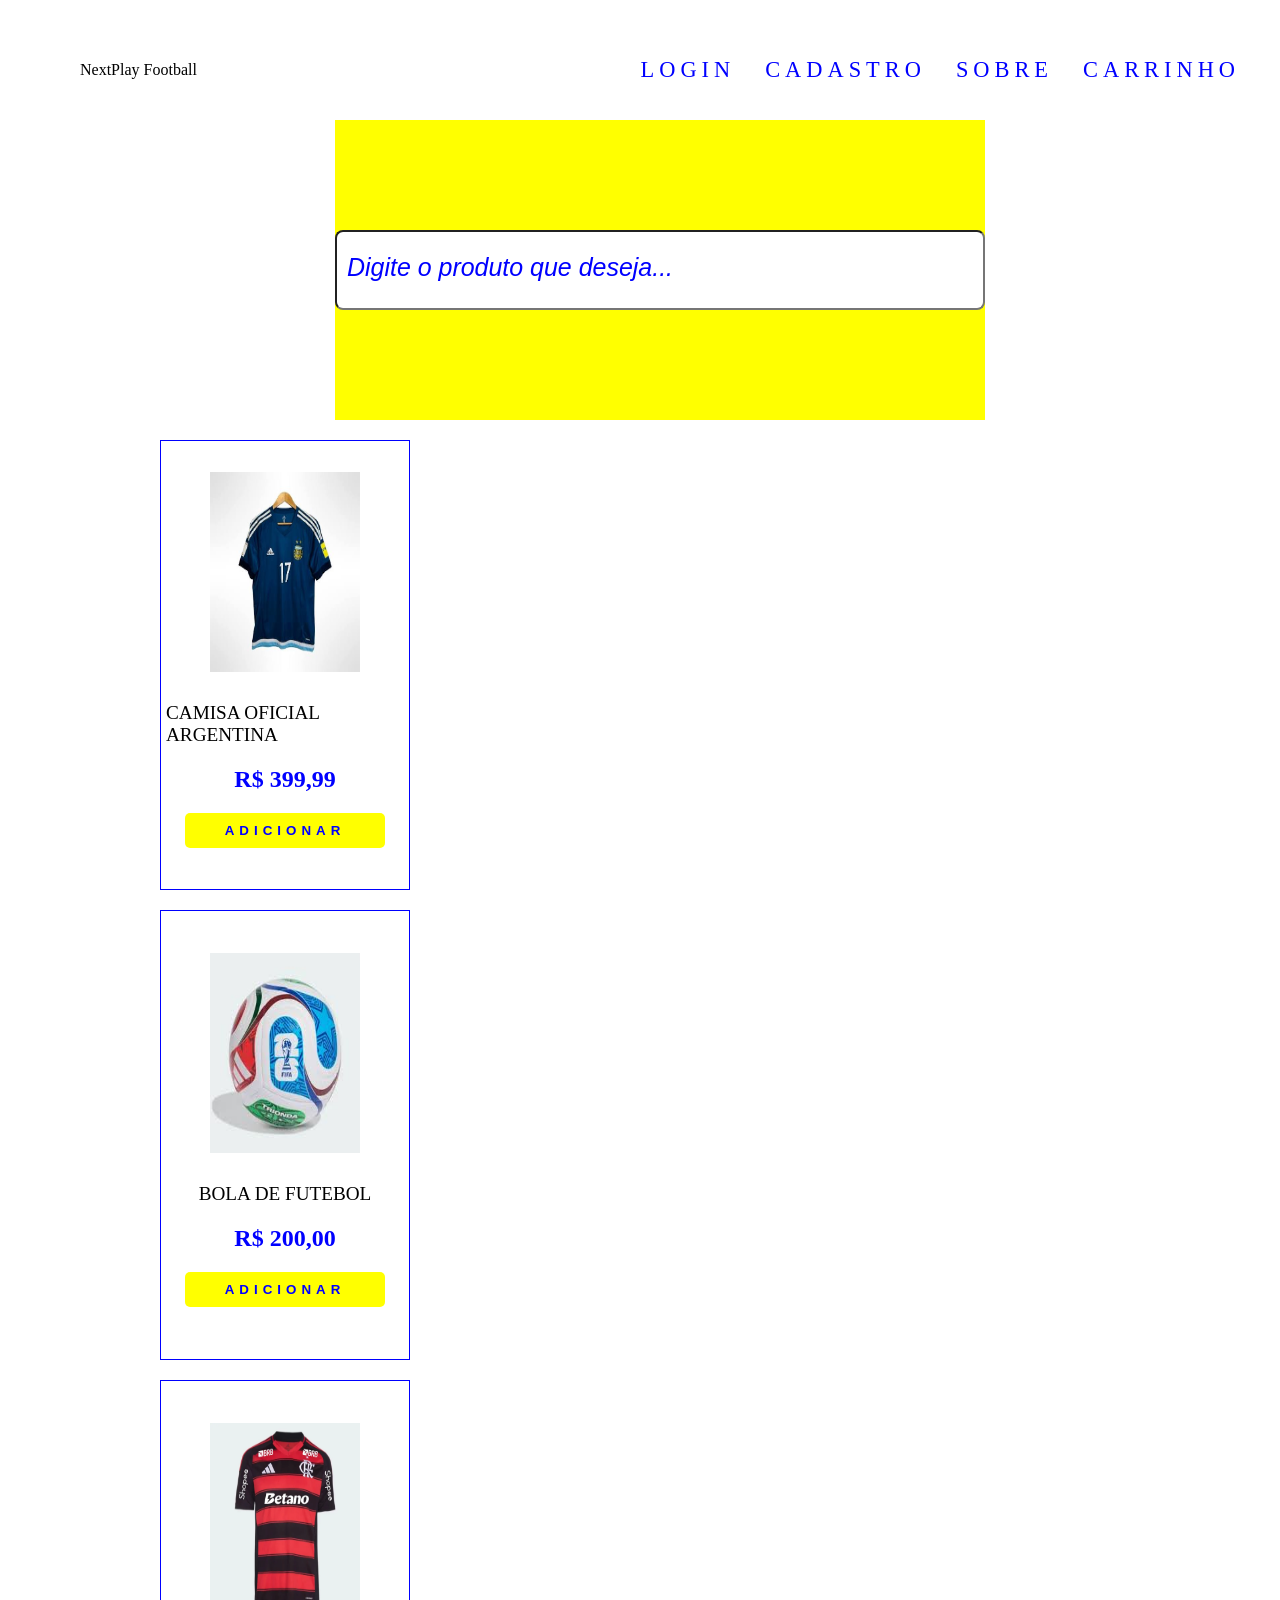
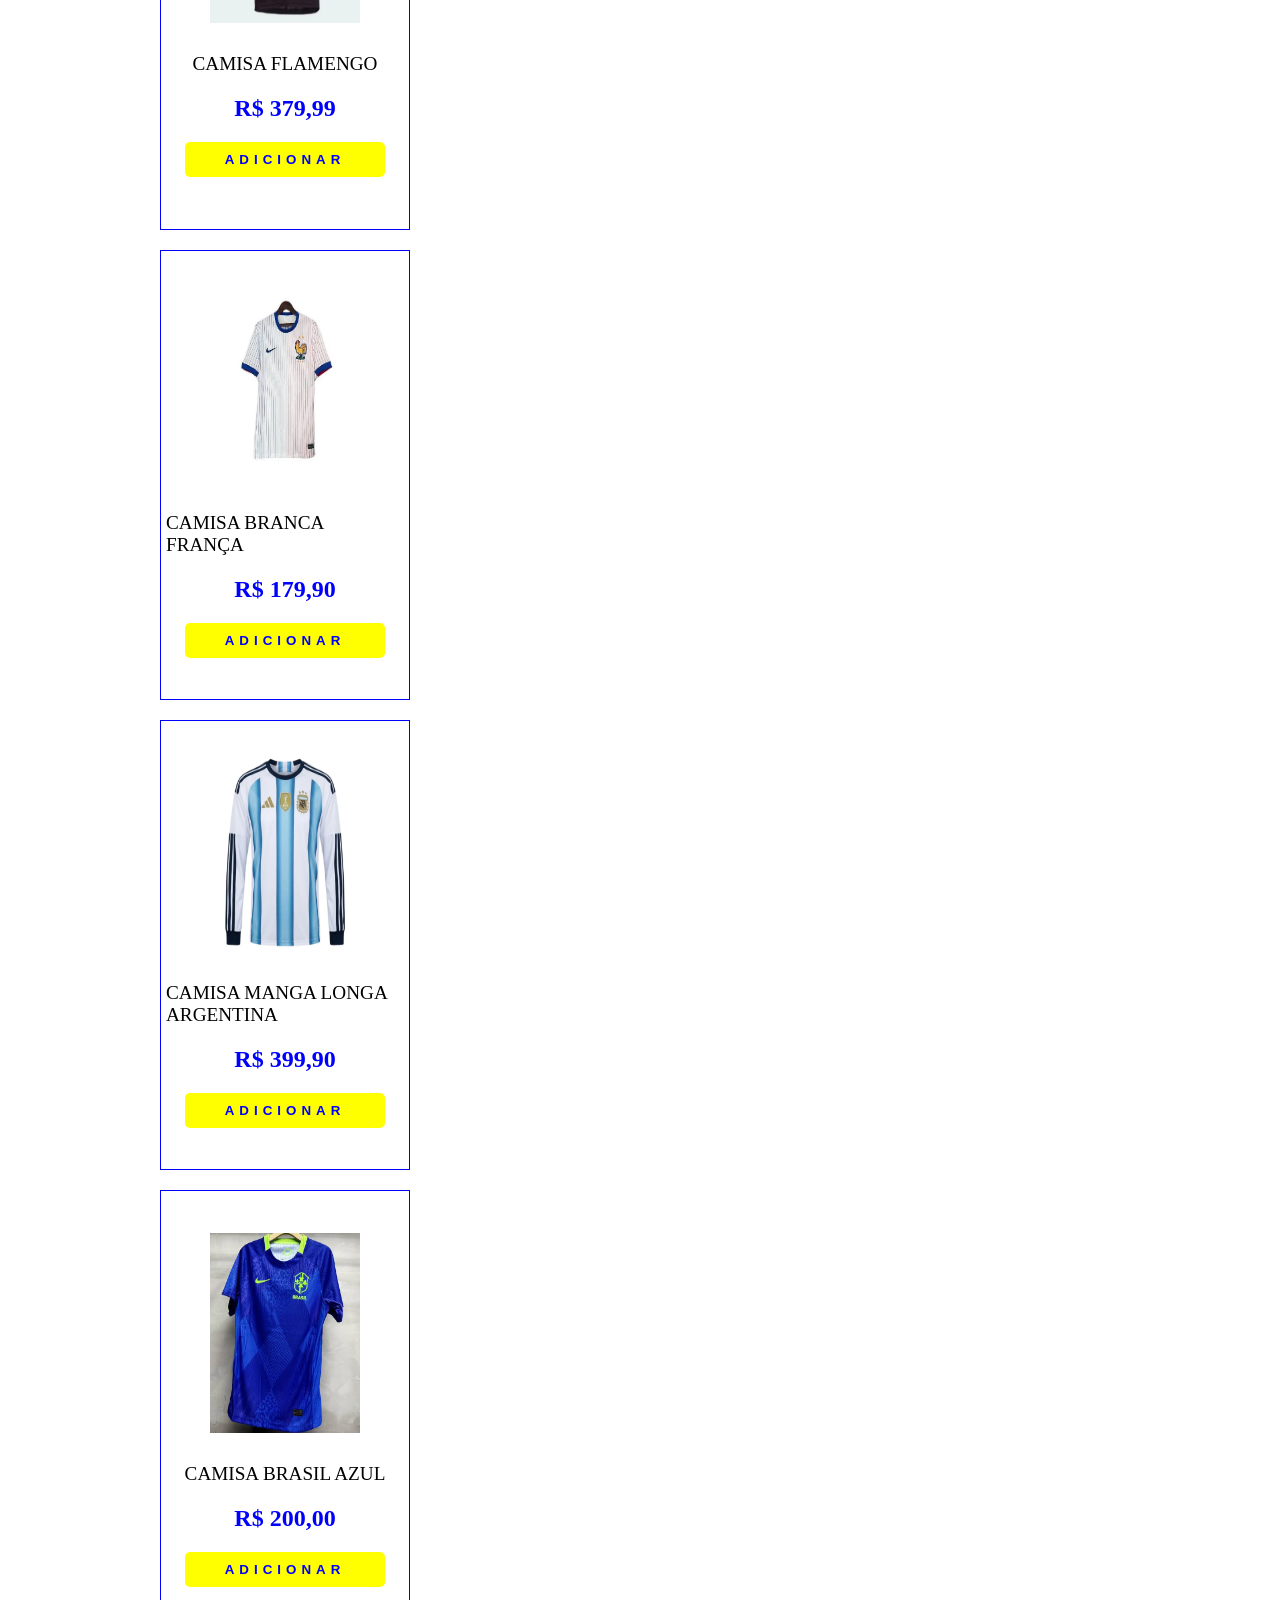
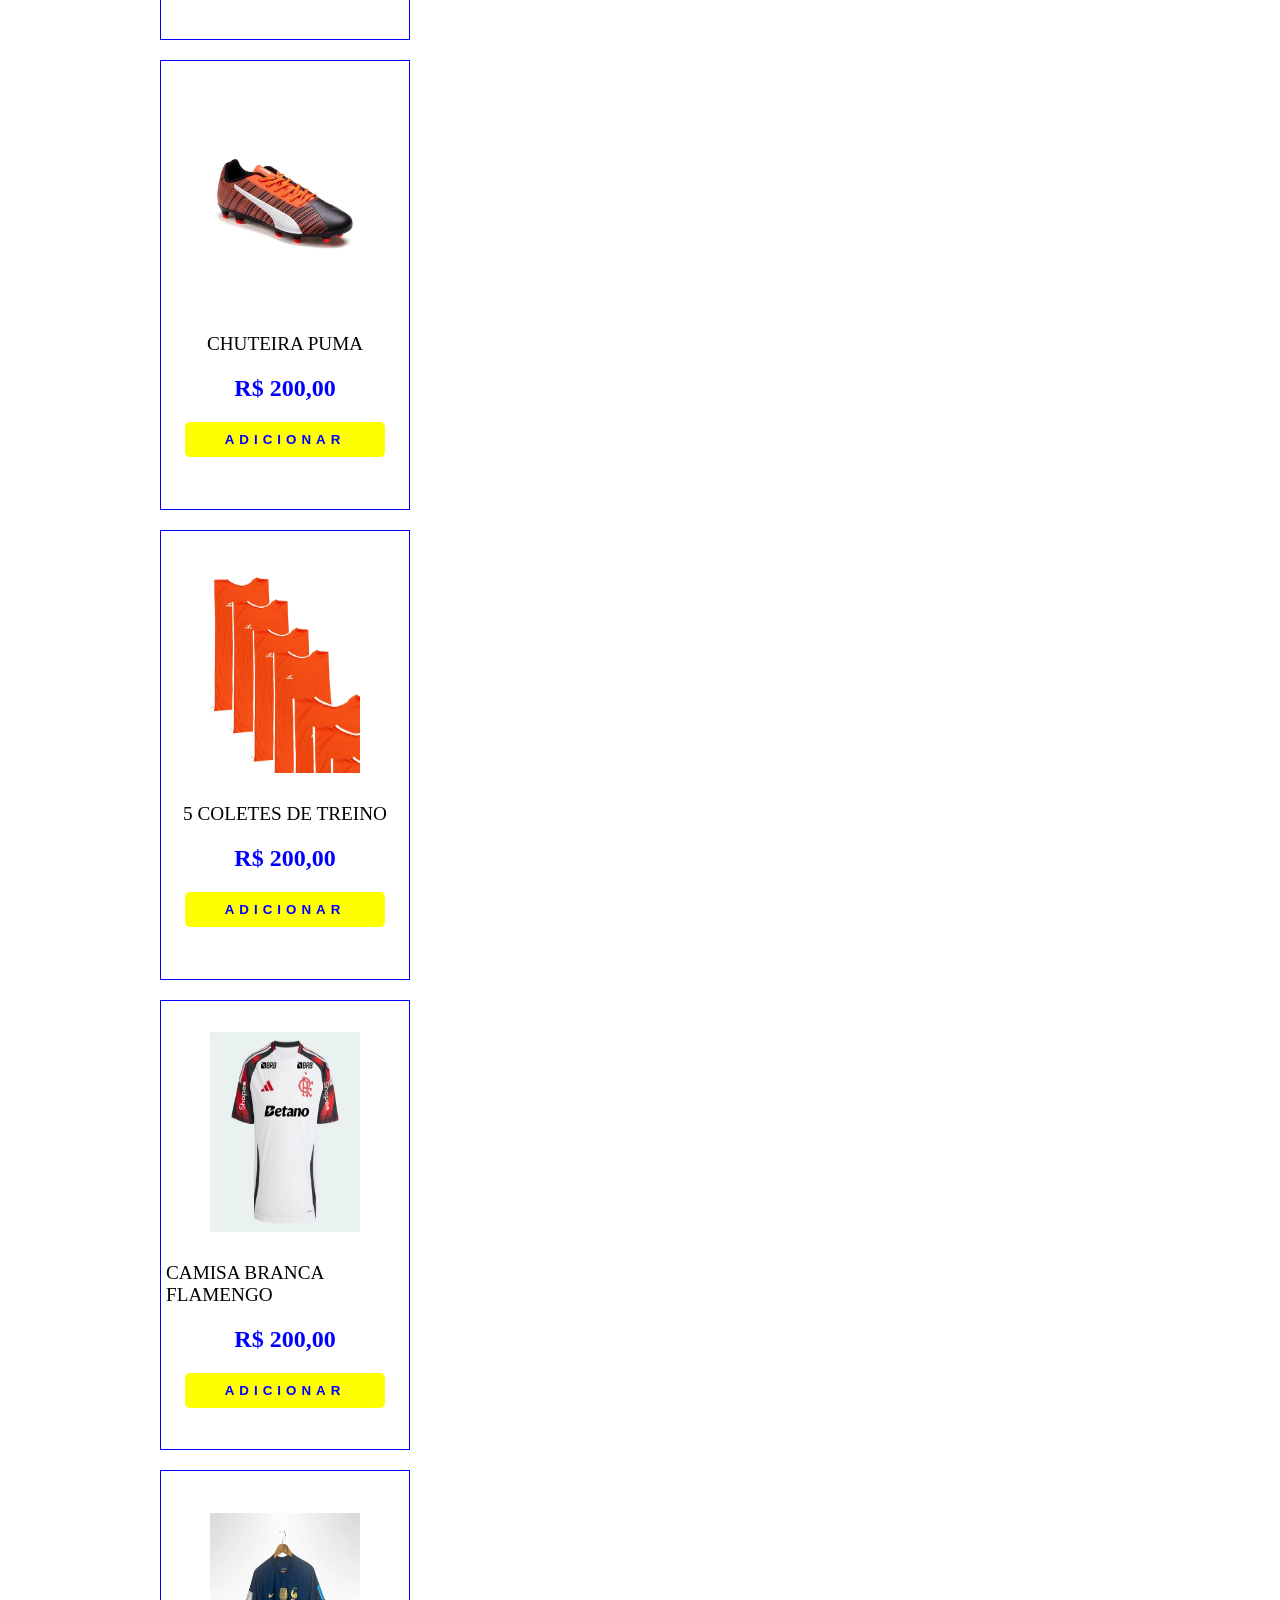
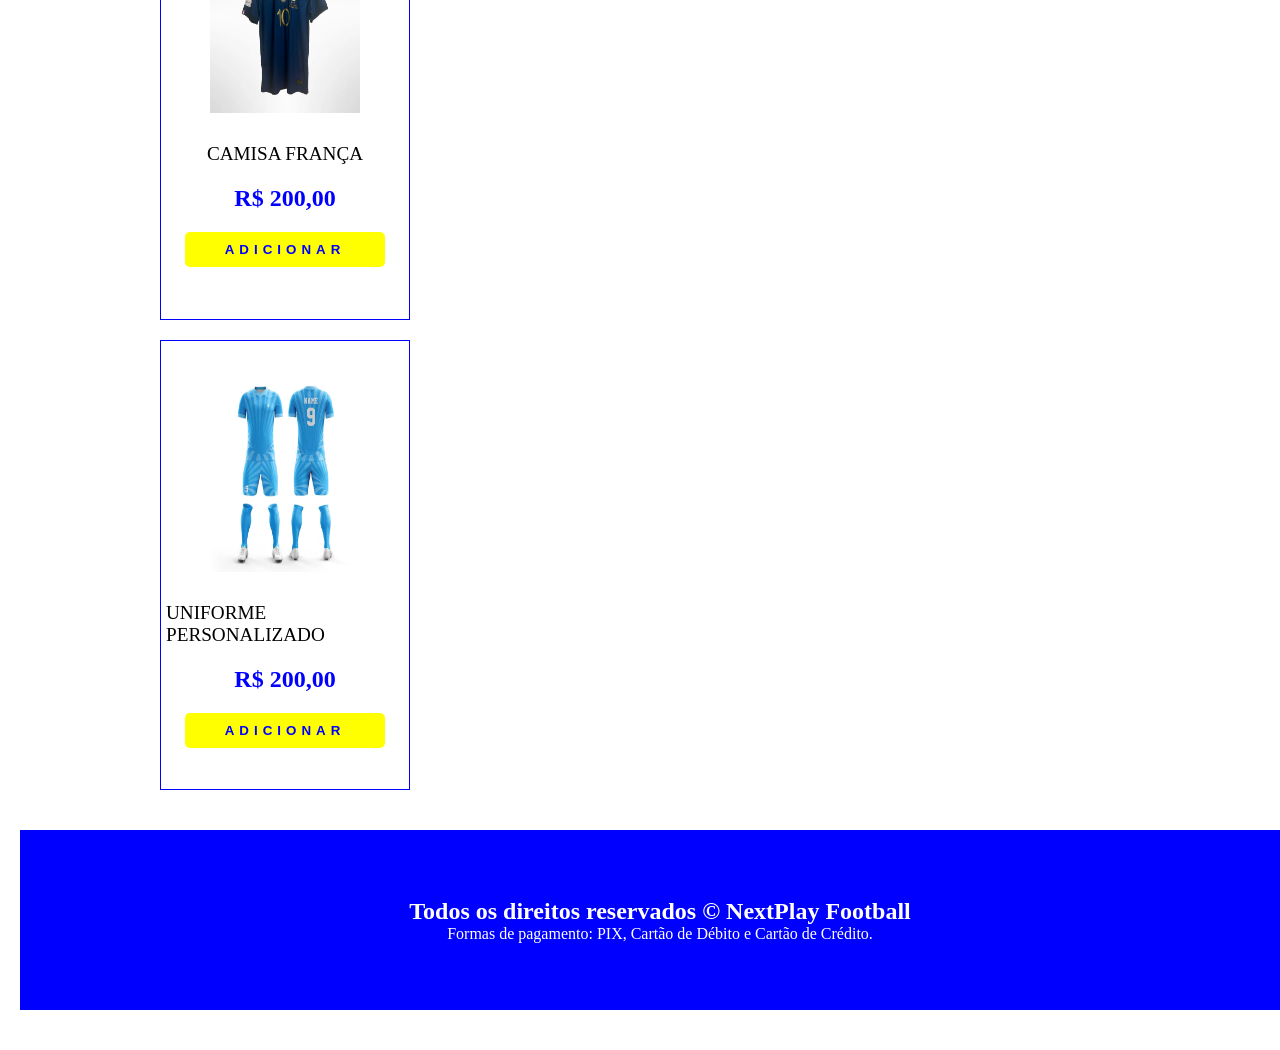
==== index.html @ 3dcf6aff "ajuste no botao, para enviar os produtos" ====
<!DOCTYPE html>
<html lang="pt-BR">

<head>
    <meta charset="UTF-8">
    <meta name="viewport" content="width=device-width, initial-scale=1.0">
    <title>NextPlay Football</title>

    <link rel="stylesheet" href="css/style_estrutura_pagina.css">
    <link rel="shortcut icon" href="./image/logo.ico" type="image/x-icon">
</head>

<body>

    <main id="geral">

        <header id="cabecalho">

            <div id="logo">
                NextPlay Football
            </div>

            <nav id="menu">
                <ul>
                    <li><a href="paginas/login.html">Login</a></li>
                    <li><a href="paginas/cadastro.html">Cadastro</a></li>
                    <li><a href="paginas/sobre.html">Sobre</a></li>
                    <li><a href="paginas/carrinho.html">Carrinho</a></li>
                </ul>
            </nav>

        </header>

        <section id="pesquisa">
            <input type="text" class="input-pesquisa" placeholder="Digite o produto que deseja...">
        </section>

        <section id="cards">

            <div class="card">
                <img src="image/arg.png" alt="Camisa Argentina">
                <p>Camisa Oficial Argentina</p>
                <h2>R$ 399,99</h2>
                <button class="btn-add"
                    onclick="adicionarCarrinho(1, 'Camisa Oficial Argentina', 399.99)">
                    Adicionar
                </button>
            </div>

            <div class="card">
                <img src="image/bola.png" alt="Bola de Futebol">
                <p>Bola de Futebol</p>
                <h2>R$ 200,00</h2>
                <button class="btn-add"
                    onclick="adicionarCarrinho(2, 'Bola de Futebol', 200.00)">
                    Adicionar
                </button>
            </div>

            <div class="card">
                <img src="image/camisa_flamengo_i_adidas_25_26_c_patrocinio_listrada_20213_1_87d67bd49e657f46d9e91d13c02156ad.png"
                    alt="Camisa Flamengo">
                <p>Camisa Flamengo</p>
                <h2>R$ 379,99</h2>
                <button class="btn-add"
                    onclick="adicionarCarrinho(3, 'Camisa Flamengo', 379.99)">
                    Adicionar
                </button>
            </div>

            <div class="card">
                <img src="image/gcfhfyd.png" alt="Camisa França Branca">
                <p>Camisa Branca França</p>
                <h2>R$ 179,90</h2>
                <button class="btn-add"
                    onclick="adicionarCarrinho(4, 'Camisa Branca França', 179.90)">
                    Adicionar
                </button>
            </div>

            <div class="card">
                <img src="image/camisa_futebol_manga_longa_argentina_i_2026.png"
                    alt="Camisa Argentina Manga Longa">
                <p>Camisa Manga Longa Argentina</p>
                <h2>R$ 399,90</h2>
                <button class="btn-add"
                    onclick="adicionarCarrinho(5, 'Camisa Manga Longa Argentina', 399.90)">
                    Adicionar
                </button>
            </div>

            <div class="card">
                <img src="image/brazzil.png" alt="Camisa Brasil">
                <p>Camisa Brasil Azul</p>
                <h2>R$ 200,00</h2>
                <button class="btn-add"
                    onclick="adicionarCarrinho(6, 'Camisa Brasil Azul', 200.00)">
                    Adicionar
                </button>
            </div>

            <div class="card">
                <img src="image/chuteira-puma-one-5-4-fg-ag-bdp-puma-bl-nr-red-pu-ag-38-105862--001038-105862--001038-1.png"
                    alt="Chuteira Puma">
                <p>Chuteira Puma</p>
                <h2>R$ 200,00</h2>
                <button class="btn-add"
                    onclick="adicionarCarrinho(7, 'Chuteira Puma', 200.00)">
                    Adicionar
                </button>
            </div>

            <div class="card">
                <img src="image/jogo_de_camisa_treino_07_coletes_futebol_finta_face_unica_323_1_12c349b296d80aec3a38a388a4bbc39f.png"
                    alt="Coletes de Treino">
                <p>5 Coletes de Treino</p>
                <h2>R$ 200,00</h2>
                <button class="btn-add"
                    onclick="adicionarCarrinho(8, '5 Coletes de Treino', 200.00)">
                    Adicionar
                </button>
            </div>

            <div class="card">
                <img src="image/camisa_flamengo_ii_adidas_25_26_c_patrocinio_branca_20621_1_9b271751c3d584855f2c185a6dfe306c.png"
                    alt="Camisa Flamengo Branca">
                <p>Camisa Branca Flamengo</p>
                <h2>R$ 200,00</h2>
                <button class="btn-add"
                    onclick="adicionarCarrinho(9, 'Camisa Branca Flamengo', 200.00)">
                    Adicionar
                </button>
            </div>

            <div class="card">
                <img src="image/camisa_franca_semifinal_copa_do_mundo_2022_uniforme.png"
                    alt="Camisa França">
                <p>Camisa França</p>
                <h2>R$ 200,00</h2>
                <button class="btn-add"
                    onclick="adicionarCarrinho(10, 'Camisa França', 200.00)">
                    Adicionar
                </button>
            </div>

            <div class="card">
                <img src="image/Soccer-Jersey-Soccer-Team-Soccer-Uniform-Latest-Football-Jersey-Designs.png"
                    alt="Uniforme Personalizado">
                <p>Uniforme Personalizado</p>
                <h2>R$ 200,00</h2>
                <button class="btn-add"
                    onclick="adicionarCarrinho(11, 'Uniforme Personalizado', 200.00)">
                    Adicionar
                </button>
            </div>

        </section>

        <footer id="rodape">
            <h2>Todos os direitos reservados © NextPlay Football</h2>
            <p>Formas de pagamento: PIX, Cartão de Débito e Cartão de Crédito.</p>
        </footer>

    </main>

    <script src="js/carrinho.js"></script>

</body>

</html>
---- css/style_estrutura_pagina.css ----
@import url('https://fonts.googleapis.com/css2?family=Roboto+Condensed:ital,wght@0,100..900;1,100..900&display=swap');

*{
    margin: 0px;
    padding: 0px;
    box-sizing: border-box;
}
/*variaveis*/
:root{
    --cor01: white;
    --cor02: blue;
    --cor03: yellow;
    --branca: white;
}

/*Formatando a tag main pelo id geral*/
#geral{
    margin: 20px;
    display: flex;
    flex-direction: column;
    align-items: center;
    justify-content: center;
    width: 100%;
}

/*Formatando o cabeçalho*/
#cabecalho{
    width: 100%;
    display: flex;
    justify-content: space-between;    
    align-items: center;
    padding: 20px 60px;
    height: 100px;
}

/*Configurando menu na horizontal*/
#menu ul{
    display: flex;
    gap: 30px;
    list-style: none;
}

#menu ul img{
    width: 25px;
    height: 25px;
}

/*Formatando secton pesquisa*/
#pesquisa{
    height: 300px;
    background-color: var(--cor03);
    display: flex;
    justify-content: center;
    align-items: center;
}

#pesquisa input{
    width: 650px;
    height: 80px;
    background-color: var(--branca);
    border-radius: 8px;
    padding: 10px;
    font-size: 1.2em;
    color: var(--cor02);

    
}

#pesquisa input::placeholder{
    font-size: 1.3em;
    font-style: italic;
    color: var(--cor02);
}

/*Formatando os cards*/
#cards{
    display: grid;
    grid-template-columns: repeat(auto-fit,ninmax(250px, 1fr));
    gap: 20px;
    margin: 20px 0px;
    width: 1000px;
    min-height: 800px;
}

.card{
    width: 250px;
    min-height: 450px;
    padding: 5px;
    display: flex;
    flex-direction: column;
    align-items: center;
    justify-content: center;
    border: 1px solid var(--cor02);
    cursor: pointer;
}

.card:hover{
    transform: translateY(-5px);
}

.card img{
    width: 150px;
    height: 200px;
    margin: 10px 0px;
}

.card p{
    font-size: 1.2em;
    text-transform: uppercase;
    margin: 20px 0px;
}

.card h2{
    color: var(--cor02);
}

.card button{
    width: 200px;
    height: 35px;
    margin: 20px;
    border: none;
    border-radius: 5px;
    background-color: var(--cor03);
    text-transform: uppercase;
    letter-spacing: 5px;
    color: var(--cor02);
    font-weight: bold;
    cursor: pointer;
}

/*Formata rodape*/
#rodape{
    width: 100%;
    height: 180px;
    background-color: var(--cor02);
    margin: 20px 0px;
    color: var(--branca);
    display: flex;
    flex-direction: column;
    align-items: center;
    justify-content: center;
}

/*Formatando links*/
#menu a:link{
    font-size: 1.4em;
    text-transform: uppercase;
    letter-spacing: 5px;
    text-decoration: none;
    color: var(--cor02);
}

#menu a:visited{
    font-size: 1.4em;
    text-transform: uppercase;
    letter-spacing: 5px;
    text-decoration: none;
    color: var(--cor03);
}

#menu a:hover{
    font-size: 1.6em;
    text-transform: uppercase;
    letter-spacing: 5px;
    text-decoration: none;
    color: var(--cor01);
}
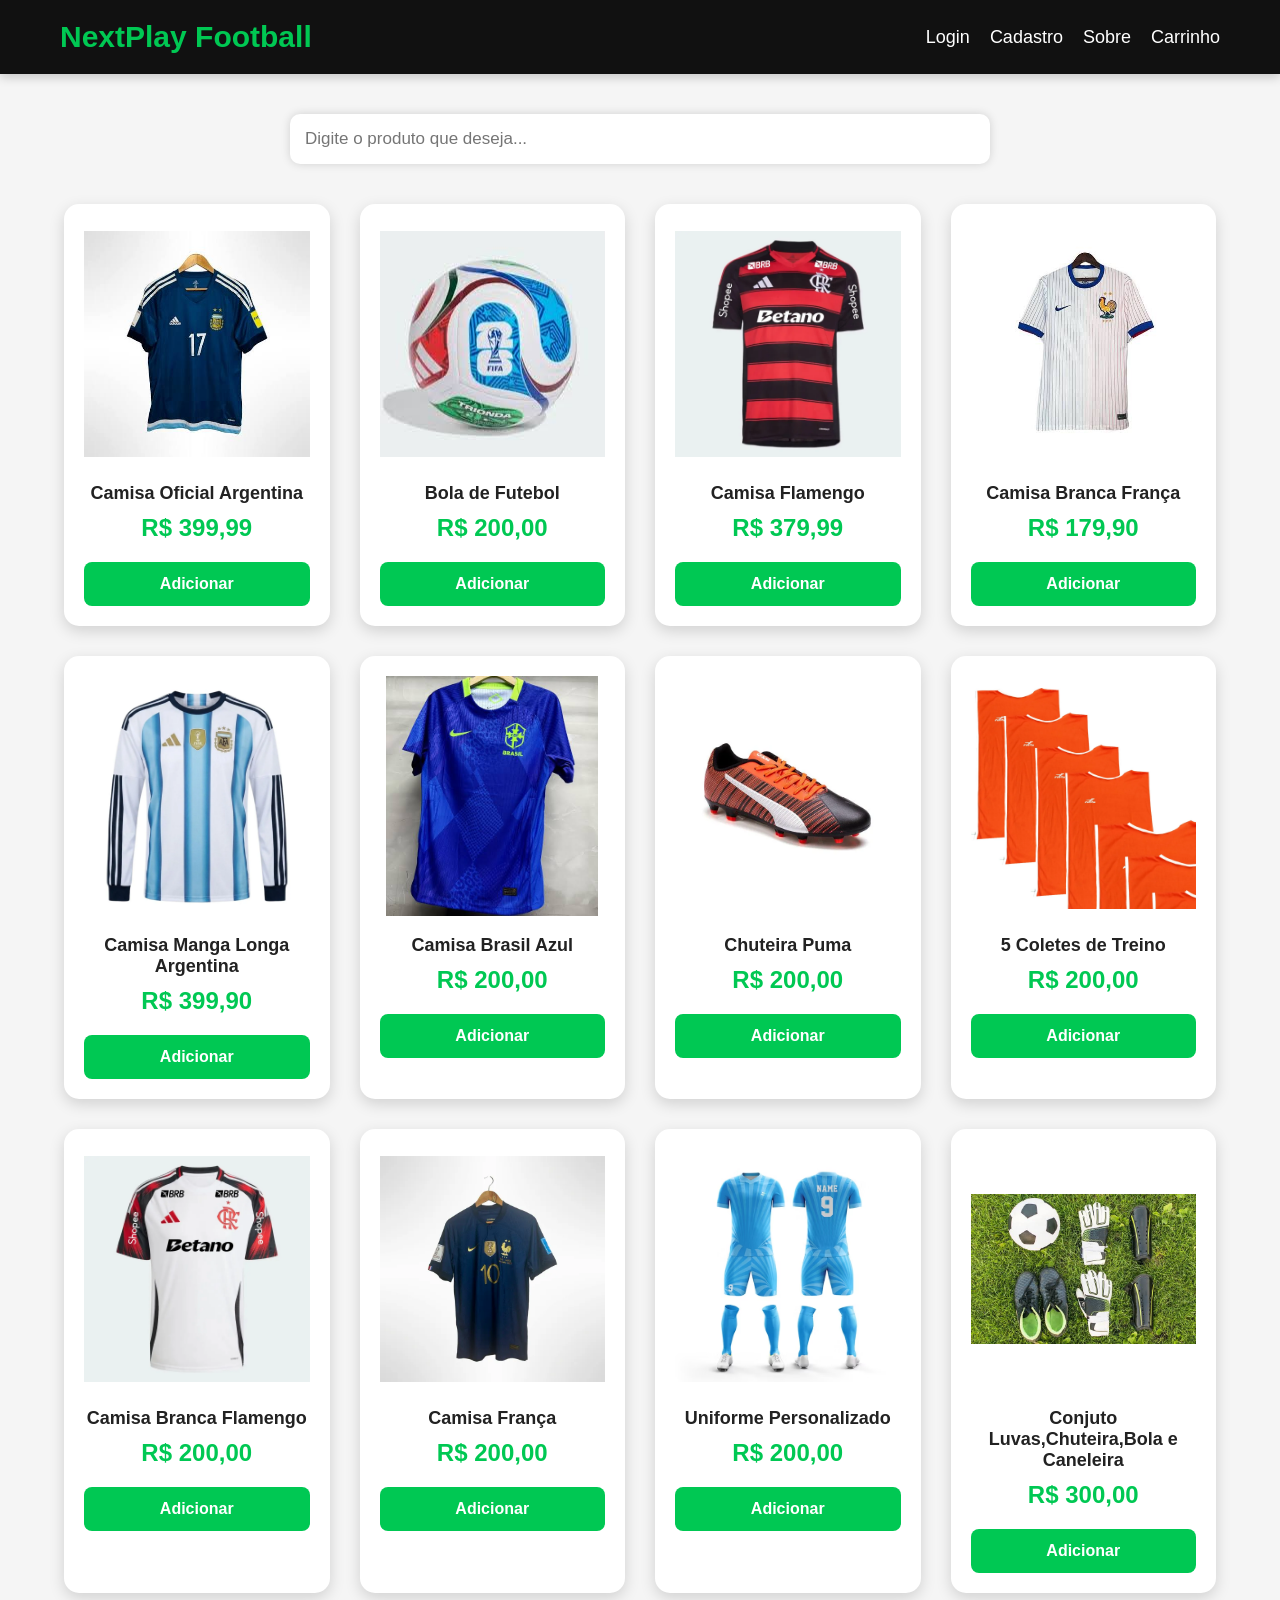
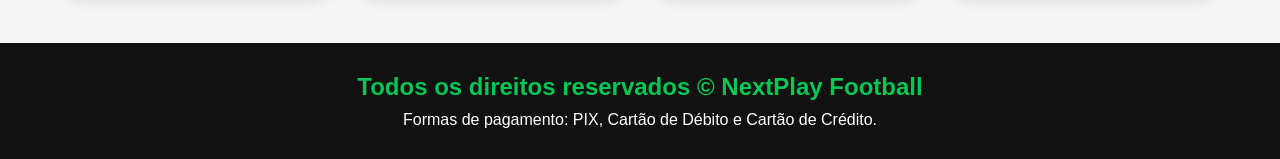
==== commit 99b3ca88: "adicionado mais produtos" ====
--- a/index.html
+++ b/index.html
@@ -154,6 +154,18 @@
                 </button>
             </div>
 
+            <div class="card">
+                <img src="image/ghfx.png"
+                    alt="Conjuto Luvas,Chuteira,Bola e Caneleira">
+                <p>Conjuto Luvas,Chuteira,Bola e Caneleira</p>
+                <h2>R$ 300,00</h2>
+                <button class="btn-add"
+                    onclick="adicionarCarrinho(12, 'Conjuto Luvas,Chuteira,Bola e Caneleira', 300.00)">
+                    Adicionar
+                </button>
+            </div>
+
+
         </section>
 
         <footer id="rodape">
--- a/css/style_estrutura_pagina.css
+++ b/css/style_estrutura_pagina.css
@@ -1,167 +1,197 @@
 @import url('https://fonts.googleapis.com/css2?family=Roboto+Condensed:ital,wght@0,100..900;1,100..900&display=swap');
 
-*{
-    margin: 0px;
-    padding: 0px;
+/*RESET*/
+
+* {
+    margin: 0;
+    padding: 0;
     box-sizing: border-box;
-}
-/*variaveis*/
-:root{
-    --cor01: white;
-    --cor02: blue;
-    --cor03: yellow;
-    --branca: white;
+    font-family: Arial, Helvetica, sans-serif;
 }
 
-/*Formatando a tag main pelo id geral*/
-#geral{
-    margin: 20px;
-    display: flex;
-    flex-direction: column;
-    align-items: center;
-    justify-content: center;
-    width: 100%;
+body {
+    background: #f5f5f5;
+    color: #222;
 }
 
-/*Formatando o cabeçalho*/
-#cabecalho{
+/*CONTAINER*/
+#geral {
+    width: 100%;
+    min-height: 100vh;
+}
+
+/*CABEÇALHO*/
+
+#cabecalho {
+    width: 100%;
+    background: #111;
+    color: #fff;
+    display: flex;
+    justify-content: space-between;
+    align-items: center;
+    padding: 20px 60px;
+    position: sticky;
+    top: 0;
+    z-index: 1000;
+
+    box-shadow: 0 3px 10px rgba(0, 0, 0, .2);
+}
+
+#logo {
+    font-size: 30px;
+    font-weight: bold;
+    color: #00c853;
+}
+
+/*MENU*/
+#menu ul {
+    display: flex;
+    list-style: none;
+    gap: 20px;
+}
+
+#menu a {
+    text-decoration: none;
+    color: white;
+    font-size: 18px;
+    transition: .3s;
+}
+
+#menu a:hover {
+    color: #00c853;
+}
+
+/*PESQUISA*/
+
+#pesquisa {
     width: 100%;
     display: flex;
-    justify-content: space-between;    
-    align-items: center;
-    padding: 20px 60px;
-    height: 100px;
+    justify-content: center;
+    margin: 40px 0;
 }
 
-/*Configurando menu na horizontal*/
-#menu ul{
-    display: flex;
-    gap: 30px;
-    list-style: none;
+.input-pesquisa {
+    width: 60%;
+    max-width: 700px;
+    padding: 15px;
+    border: none;
+    border-radius: 10px;
+    font-size: 17px;
+    box-shadow: 0 0 10px rgba(0, 0, 0, .15);
+    outline: none;
 }
 
-#menu ul img{
-    width: 25px;
-    height: 25px;
+.input-pesquisa:focus {
+    border: 2px solid #00c853;
 }
 
-/*Formatando secton pesquisa*/
-#pesquisa{
-    height: 300px;
-    background-color: var(--cor03);
-    display: flex;
-    justify-content: center;
-    align-items: center;
+/*PRODUTOS*/
+
+#cards {
+    width: 90%;
+    margin: auto;
+    display: grid;
+    grid-template-columns: repeat(auto-fit, minmax(250px, 1fr));
+    gap: 30px;
+    padding-bottom: 50px;
 }
 
-#pesquisa input{
-    width: 650px;
-    height: 80px;
-    background-color: var(--branca);
-    border-radius: 8px;
-    padding: 10px;
-    font-size: 1.2em;
-    color: var(--cor02);
-
-    
+.card {
+    background: white;
+    border-radius: 15px;
+    overflow: hidden;
+    box-shadow: 0 5px 15px rgba(0, 0, 0, .15);
+    transition: .3s;
+    text-align: center;
+    padding: 20px;
 }
 
-#pesquisa input::placeholder{
-    font-size: 1.3em;
-    font-style: italic;
-    color: var(--cor02);
+.card:hover {
+    transform: translateY(-8px);
+    box-shadow: 0 10px 25px rgba(0, 0, 0, .25);
 }
 
-/*Formatando os cards*/
-#cards{
-    display: grid;
-    grid-template-columns: repeat(auto-fit,ninmax(250px, 1fr));
-    gap: 20px;
-    margin: 20px 0px;
-    width: 1000px;
-    min-height: 800px;
+.card img {
+    width: 100%;
+    height: 240px;
+    object-fit: contain;
+    margin-bottom: 15px;
 }
 
-.card{
-    width: 250px;
-    min-height: 450px;
-    padding: 5px;
-    display: flex;
-    flex-direction: column;
-    align-items: center;
-    justify-content: center;
-    border: 1px solid var(--cor02);
-    cursor: pointer;
+.card p {
+    font-size: 18px;
+    font-weight: bold;
+    margin-bottom: 10px;
 }
 
-.card:hover{
-    transform: translateY(-5px);
+.card h2 {
+    color: #00c853;
+    margin-bottom: 20px;
 }
 
-.card img{
-    width: 150px;
-    height: 200px;
-    margin: 10px 0px;
+/*BOTÃO*/
+.btn-add {
+    width: 100%;
+    padding: 13px;
+    border: none;
+    border-radius: 8px;
+    background: #00c853;
+    color: white;
+    font-size: 16px;
+    font-weight: bold;
+    cursor: pointer;
+    transition: .3s;
 }
 
-.card p{
-    font-size: 1.2em;
-    text-transform: uppercase;
-    margin: 20px 0px;
+.btn-add:hover {
+    background: #009624;
 }
 
-.card h2{
-    color: var(--cor02);
+/*  RODAPÉ */
+#rodape {
+    background: #111;
+    color: white;
+    text-align: center;
+    padding: 30px;
 }
 
-.card button{
-    width: 200px;
-    height: 35px;
-    margin: 20px;
-    border: none;
-    border-radius: 5px;
-    background-color: var(--cor03);
-    text-transform: uppercase;
-    letter-spacing: 5px;
-    color: var(--cor02);
-    font-weight: bold;
-    cursor: pointer;
+#rodape h2 {
+    margin-bottom: 10px;
+    color: #00c853;
 }
 
-/*Formata rodape*/
-#rodape{
-    width: 100%;
-    height: 180px;
-    background-color: var(--cor02);
-    margin: 20px 0px;
-    color: var(--branca);
-    display: flex;
-    flex-direction: column;
-    align-items: center;
-    justify-content: center;
+/*RESPONSIVO*/
+@media(max-width:900px) {
+
+    #cabecalho {
+        flex-direction: column;
+        gap: 20px;
+        padding: 20px;
+    }
+
+    #menu ul {
+        flex-wrap: wrap;
+        justify-content: center;
+    }
+
+    .input-pesquisa {
+        width: 90%;
+    }
+
 }
 
-/*Formatando links*/
-#menu a:link{
-    font-size: 1.4em;
-    text-transform: uppercase;
-    letter-spacing: 5px;
-    text-decoration: none;
-    color: var(--cor02);
-}
+@media(max-width:500px) {
+    
+    #logo {
+        font-size: 24px;
+    }
 
-#menu a:visited{
-    font-size: 1.4em;
-    text-transform: uppercase;
-    letter-spacing: 5px;
-    text-decoration: none;
-    color: var(--cor03);
-}
+    #men{
+        font-size: 16px;
+    }
 
-#menu a:hover{
-    font-size: 1.6em;
-    text-transform: uppercase;
-    letter-spacing: 5px;
-    text-decoration: none;
-    color: var(--cor01);
+    .card img {
+        height: 180px;
+    }
+
 }
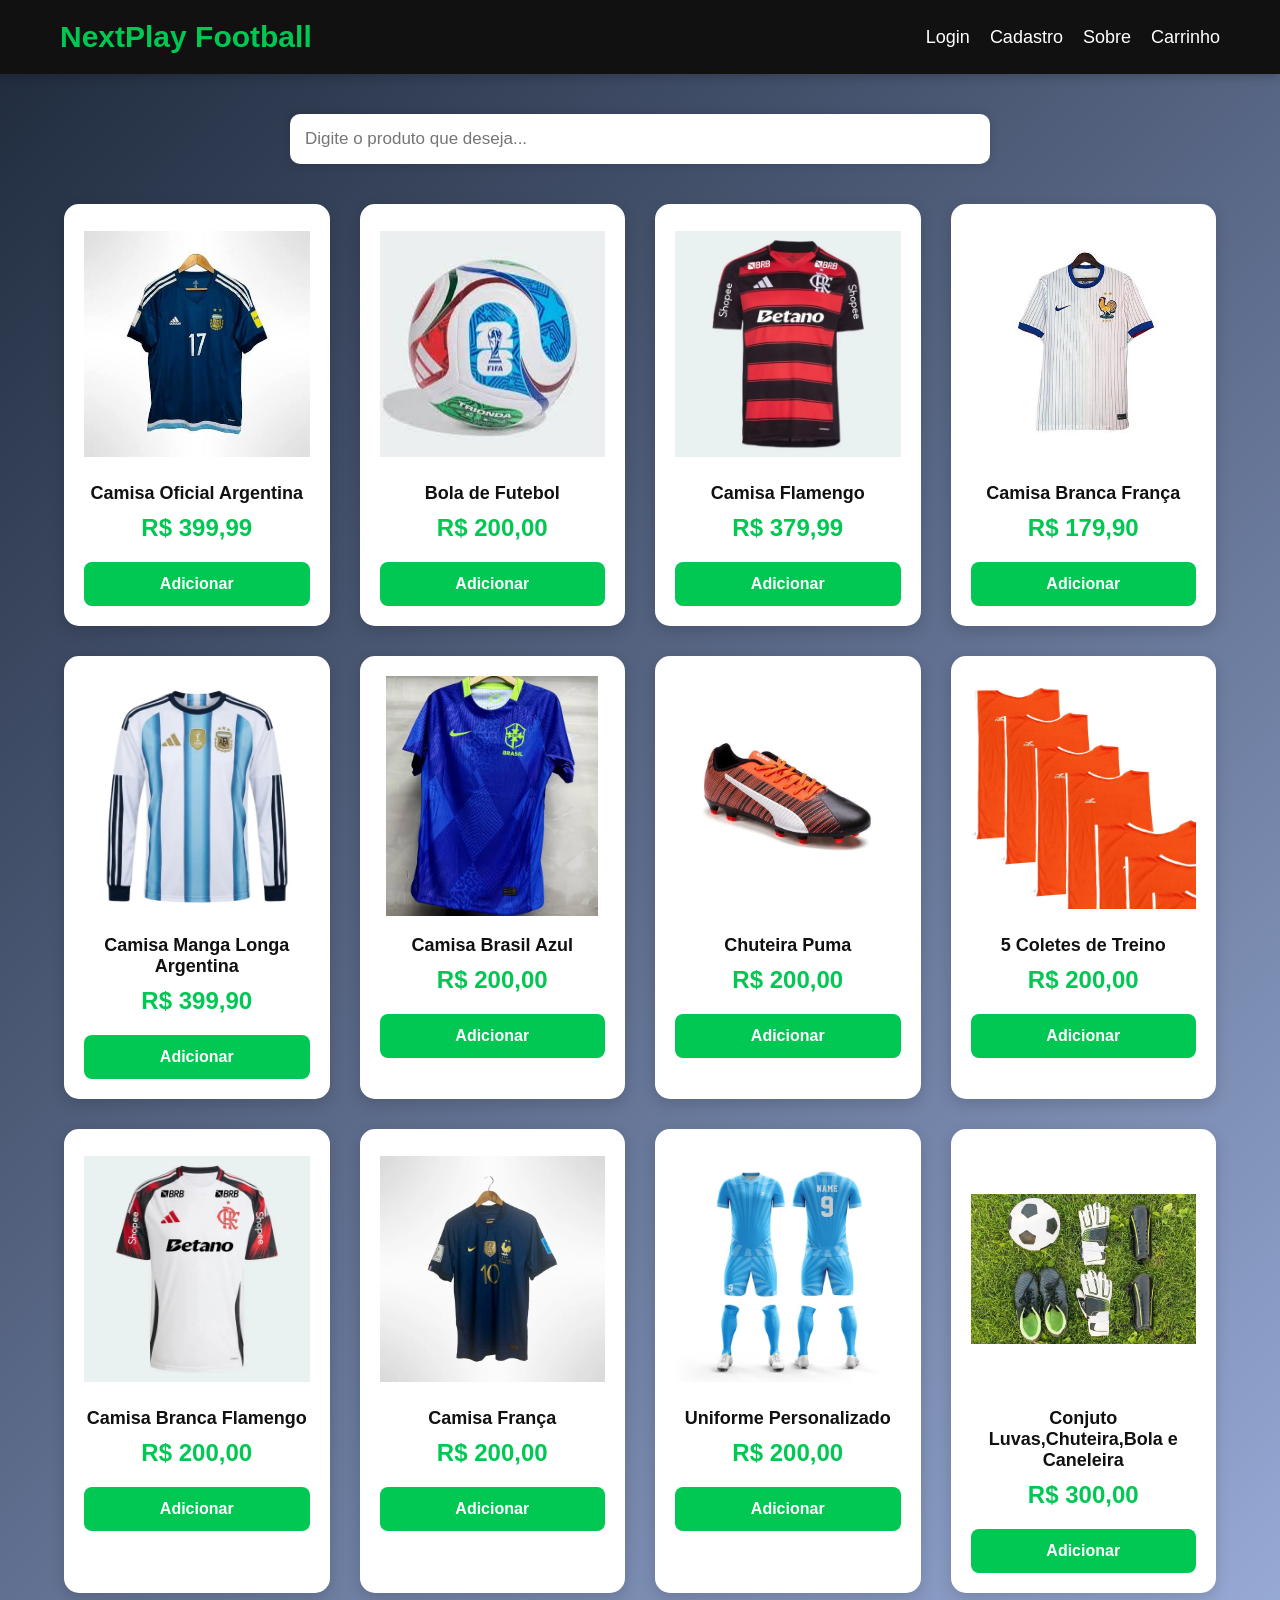
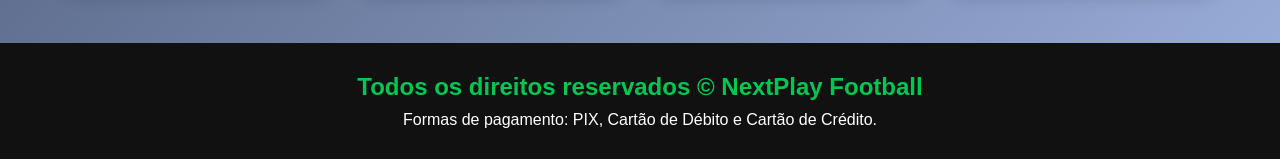
==== commit 0cf4a904: "..." ====
--- a/index.html
+++ b/index.html
@@ -8,6 +8,8 @@
 
     <link rel="stylesheet" href="css/style_estrutura_pagina.css">
     <link rel="shortcut icon" href="./image/logo.ico" type="image/x-icon">
+
+    <script src="js/carrinho.js" defer></script>
 </head>
 
 <body>
@@ -42,7 +44,7 @@
                 <p>Camisa Oficial Argentina</p>
                 <h2>R$ 399,99</h2>
                 <button class="btn-add"
-                    onclick="adicionarCarrinho(1, 'Camisa Oficial Argentina', 399.99)">
+                    onclick="adicionarCarrinho(this, 1, 'Camisa Oficial Argentina', 399.99)">
                     Adicionar
                 </button>
             </div>
@@ -52,7 +54,7 @@
                 <p>Bola de Futebol</p>
                 <h2>R$ 200,00</h2>
                 <button class="btn-add"
-                    onclick="adicionarCarrinho(2, 'Bola de Futebol', 200.00)">
+                    onclick="adicionarCarrinho(this ,2, 'Bola de Futebol', 200.00)">
                     Adicionar
                 </button>
             </div>
@@ -63,7 +65,7 @@
                 <p>Camisa Flamengo</p>
                 <h2>R$ 379,99</h2>
                 <button class="btn-add"
-                    onclick="adicionarCarrinho(3, 'Camisa Flamengo', 379.99)">
+                    onclick="adicionarCarrinho(this, 3, 'Camisa Flamengo', 379.99)">
                     Adicionar
                 </button>
             </div>
@@ -73,7 +75,7 @@
                 <p>Camisa Branca França</p>
                 <h2>R$ 179,90</h2>
                 <button class="btn-add"
-                    onclick="adicionarCarrinho(4, 'Camisa Branca França', 179.90)">
+                    onclick="adicionarCarrinho(this, 4, 'Camisa Branca França', 179.90)">
                     Adicionar
                 </button>
             </div>
@@ -84,7 +86,7 @@
                 <p>Camisa Manga Longa Argentina</p>
                 <h2>R$ 399,90</h2>
                 <button class="btn-add"
-                    onclick="adicionarCarrinho(5, 'Camisa Manga Longa Argentina', 399.90)">
+                    onclick="adicionarCarrinho(this, 5, 'Camisa Manga Longa Argentina', 399.90)">
                     Adicionar
                 </button>
             </div>
@@ -94,7 +96,7 @@
                 <p>Camisa Brasil Azul</p>
                 <h2>R$ 200,00</h2>
                 <button class="btn-add"
-                    onclick="adicionarCarrinho(6, 'Camisa Brasil Azul', 200.00)">
+                    onclick="adicionarCarrinho(this, 6, 'Camisa Brasil Azul', 200.00)">
                     Adicionar
                 </button>
             </div>
@@ -105,7 +107,7 @@
                 <p>Chuteira Puma</p>
                 <h2>R$ 200,00</h2>
                 <button class="btn-add"
-                    onclick="adicionarCarrinho(7, 'Chuteira Puma', 200.00)">
+                    onclick="adicionarCarrinho(this, 7, 'Chuteira Puma', 200.00)">
                     Adicionar
                 </button>
             </div>
@@ -116,7 +118,7 @@
                 <p>5 Coletes de Treino</p>
                 <h2>R$ 200,00</h2>
                 <button class="btn-add"
-                    onclick="adicionarCarrinho(8, '5 Coletes de Treino', 200.00)">
+                    onclick="adicionarCarrinho(this, 8, '5 Coletes de Treino', 200.00)">
                     Adicionar
                 </button>
             </div>
@@ -127,7 +129,7 @@
                 <p>Camisa Branca Flamengo</p>
                 <h2>R$ 200,00</h2>
                 <button class="btn-add"
-                    onclick="adicionarCarrinho(9, 'Camisa Branca Flamengo', 200.00)">
+                    onclick="adicionarCarrinho(this, 9, 'Camisa Branca Flamengo', 200.00)">
                     Adicionar
                 </button>
             </div>
@@ -138,7 +140,7 @@
                 <p>Camisa França</p>
                 <h2>R$ 200,00</h2>
                 <button class="btn-add"
-                    onclick="adicionarCarrinho(10, 'Camisa França', 200.00)">
+                    onclick="adicionarCarrinho(this, 10, 'Camisa França', 200.00)">
                     Adicionar
                 </button>
             </div>
@@ -149,7 +151,7 @@
                 <p>Uniforme Personalizado</p>
                 <h2>R$ 200,00</h2>
                 <button class="btn-add"
-                    onclick="adicionarCarrinho(11, 'Uniforme Personalizado', 200.00)">
+                    onclick="adicionarCarrinho(this, 11, 'Uniforme Personalizado', 200.00)">
                     Adicionar
                 </button>
             </div>
@@ -160,7 +162,7 @@
                 <p>Conjuto Luvas,Chuteira,Bola e Caneleira</p>
                 <h2>R$ 300,00</h2>
                 <button class="btn-add"
-                    onclick="adicionarCarrinho(12, 'Conjuto Luvas,Chuteira,Bola e Caneleira', 300.00)">
+                    onclick="adicionarCarrinho(this, 12, 'Conjuto Luvas,Chuteira,Bola e Caneleira', 300.00)">
                     Adicionar
                 </button>
             </div>
@@ -174,9 +176,5 @@
         </footer>
 
     </main>
-
-    <script src="js/carrinho.js"></script>
-
 </body>
-
 </html>
--- a/css/style_estrutura_pagina.css
+++ b/css/style_estrutura_pagina.css
@@ -10,8 +10,10 @@
 }
 
 body {
-    background: #f5f5f5;
-    color: #222;
+    font-family: 'Segoe UI', Tahoma, Geneva, Verdana, sans-serif;
+    background: linear-gradient(135deg, #1e293b, #9db0dd); /* Invertido para o texto branco contrastar melhor */
+    color: #fff;
+    min-height: 100vh;
 }
 
 /*CONTAINER*/
@@ -98,6 +100,7 @@
 
 .card {
     background: white;
+    color: #111;
     border-radius: 15px;
     overflow: hidden;
     box-shadow: 0 5px 15px rgba(0, 0, 0, .15);
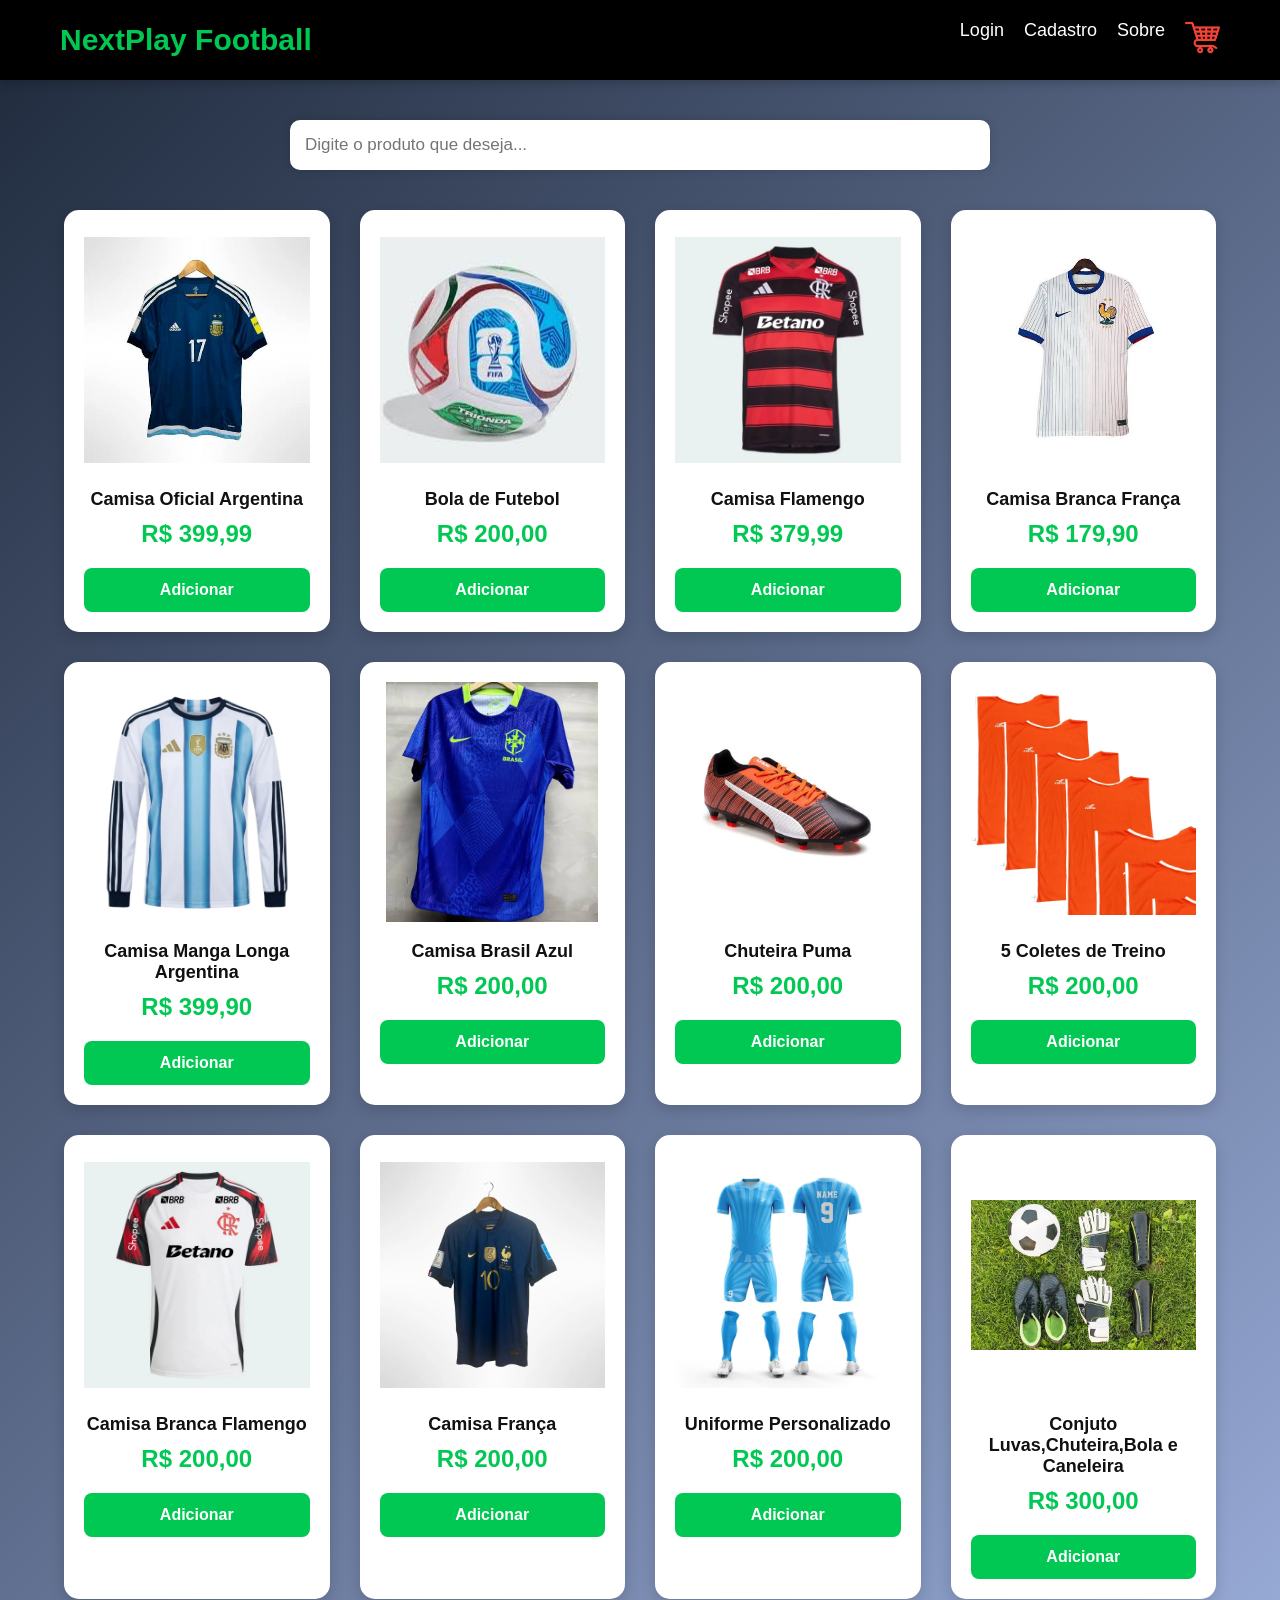
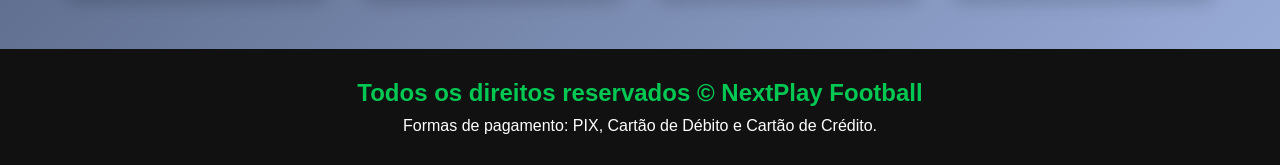
==== commit 35a73af5: "....." ====
--- a/index.html
+++ b/index.html
@@ -27,7 +27,7 @@
                     <li><a href="paginas/login.html">Login</a></li>
                     <li><a href="paginas/cadastro.html">Cadastro</a></li>
                     <li><a href="paginas/sobre.html">Sobre</a></li>
-                    <li><a href="paginas/carrinho.html">Carrinho</a></li>
+                    <li><a href="paginas/carrinho.html"><img src="./image/logos.ico/6493694.ico" alt="Carrinho de compras" width="30"></a></li>
                 </ul>
             </nav>
 
--- a/css/style_estrutura_pagina.css
+++ b/css/style_estrutura_pagina.css
@@ -26,7 +26,7 @@
 
 #cabecalho {
     width: 100%;
-    background: #111;
+    background: #000000;
     color: #fff;
     display: flex;
     justify-content: space-between;
@@ -197,4 +197,11 @@
         height: 180px;
     }
 
+}
+
+
+#menu img {
+    width: 35px;
+    height: 35px;
+    cursor: pointer;
 }
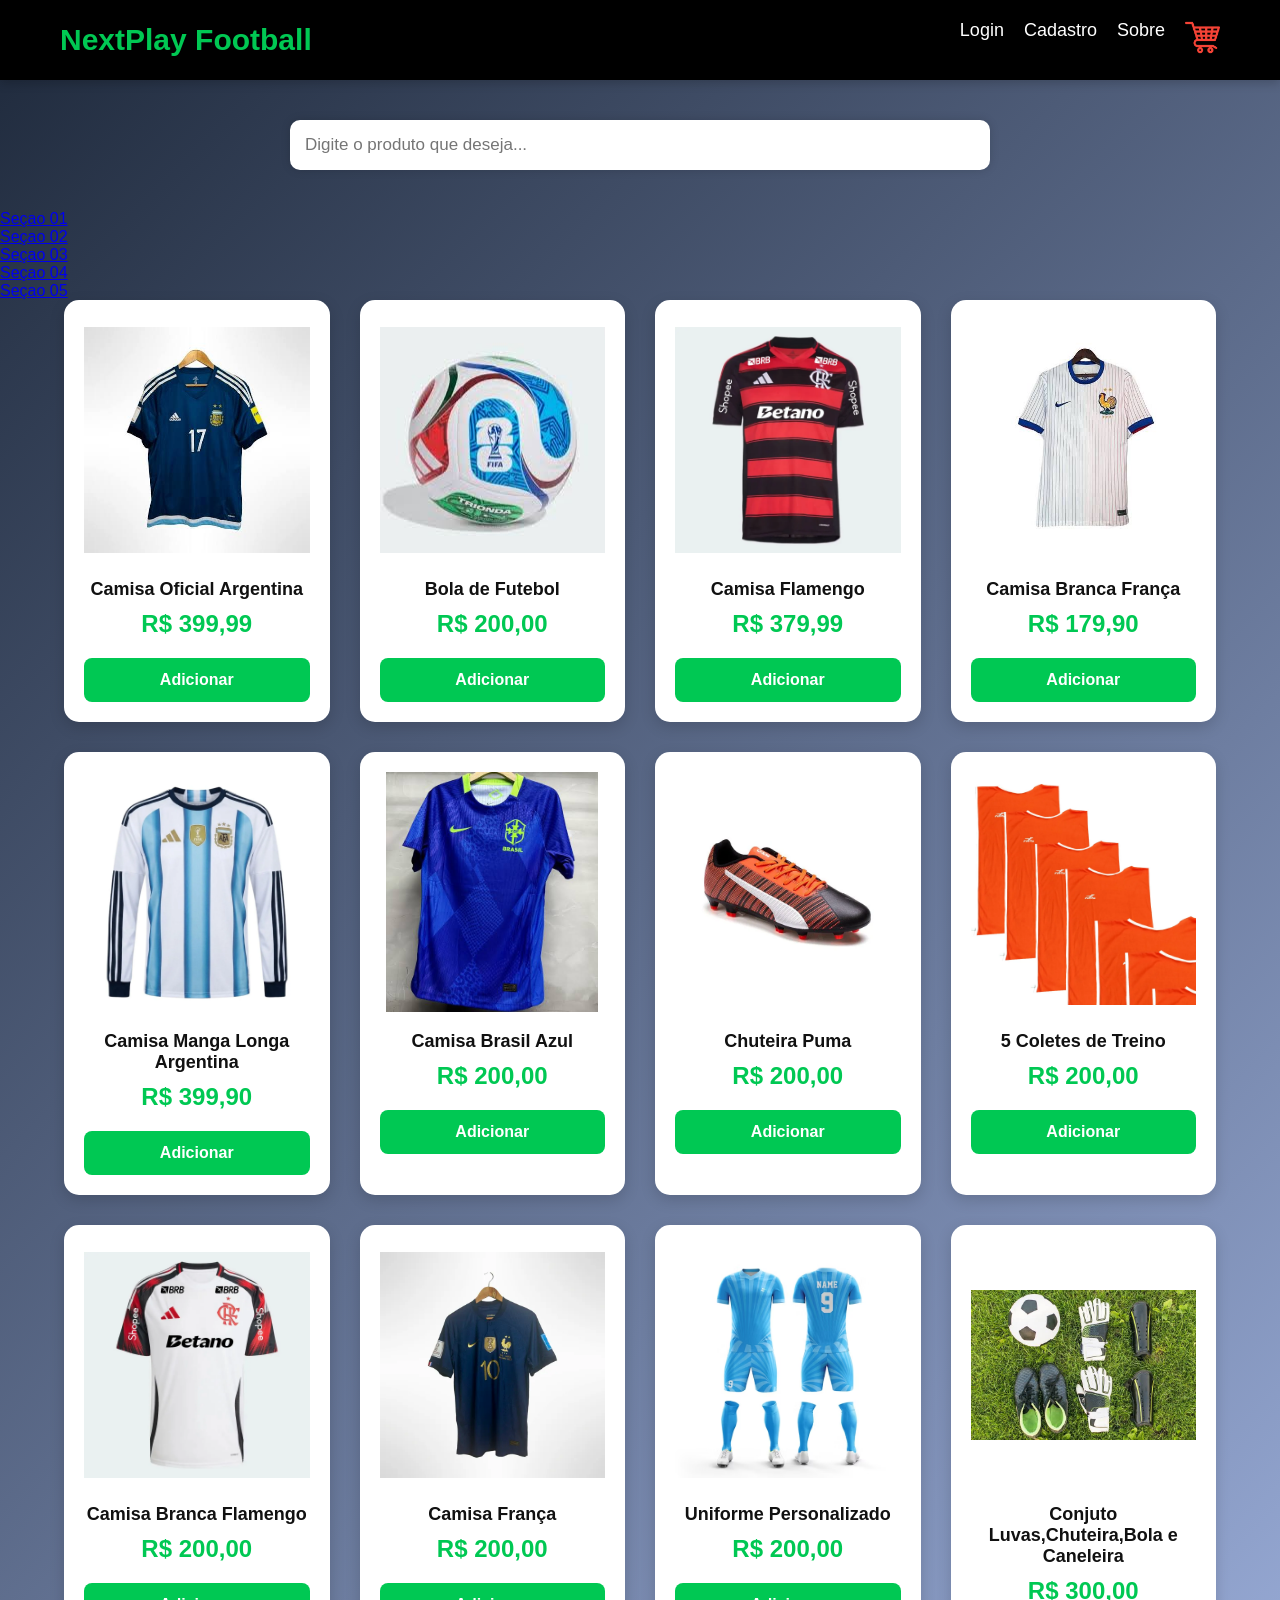
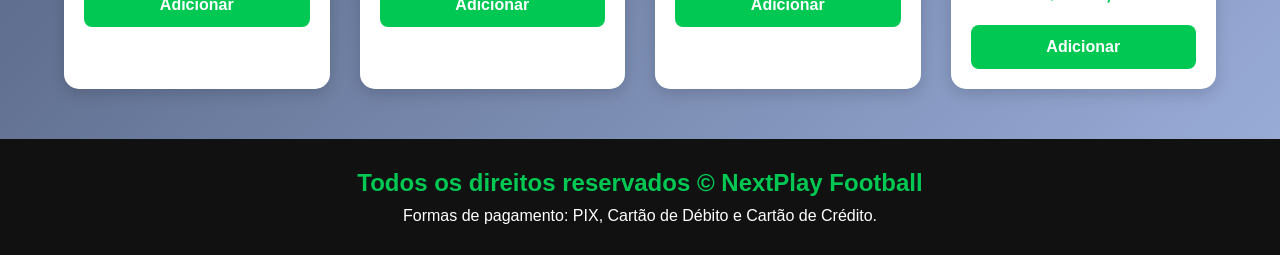
==== commit 21207602: "criado secoes de produtos" ====
--- a/index.html
+++ b/index.html
@@ -37,6 +37,15 @@
             <input type="text" class="input-pesquisa" placeholder="Digite o produto que deseja...">
         </section>
 
+        <section id="secoes-produtos">
+            <ul id="menu-secoes">
+                <li><a href="a" class="lnk-secao">Seçao 01</a></li>
+                <li><a href="a" class="lnk-secao">Seçao 02</a></li>
+                <li><a href="a" class="lnk-secao">Seçao 03</a></li>
+                <li><a href="a" class="lnk-secao">Seçao 04</a></li>
+                <li><a href="a" class="lnk-secao">Seçao 05</a></li>
+            </ul>
+        </section>
         <section id="cards">
 
             <div class="card">
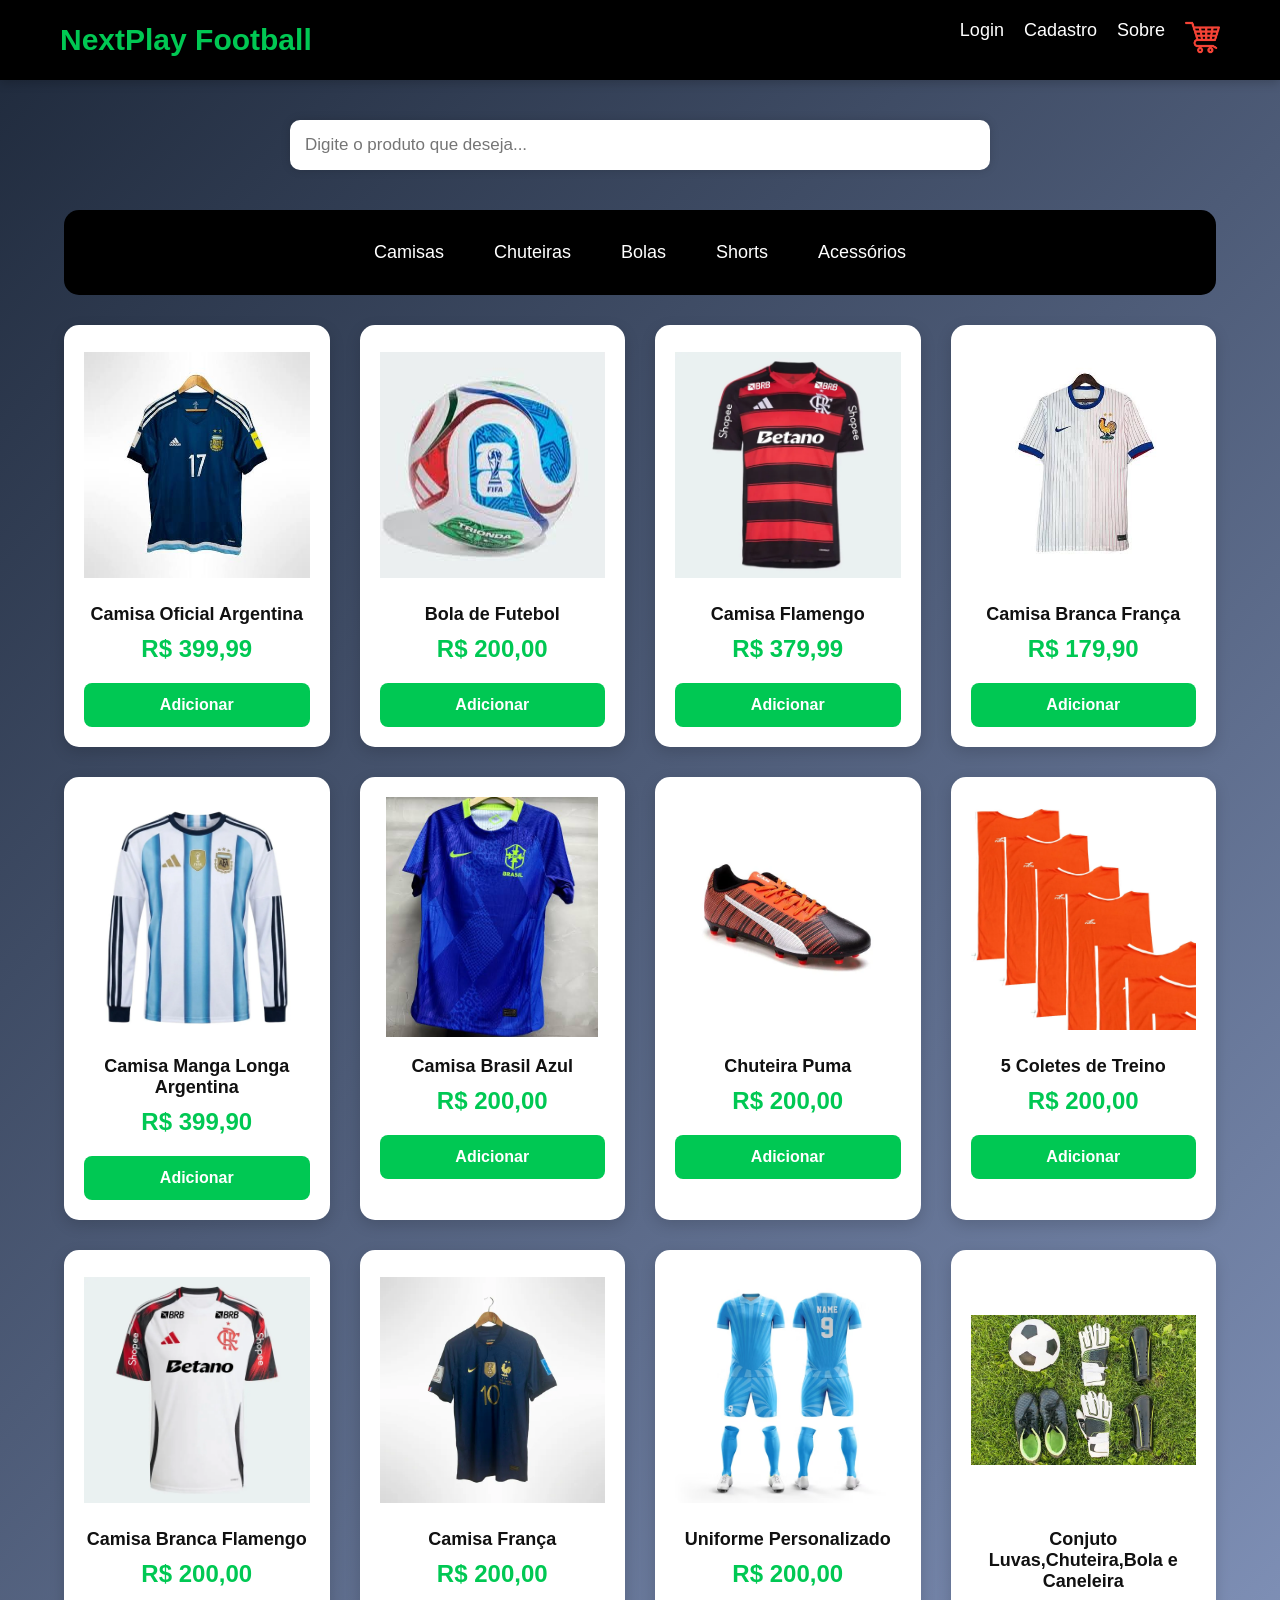
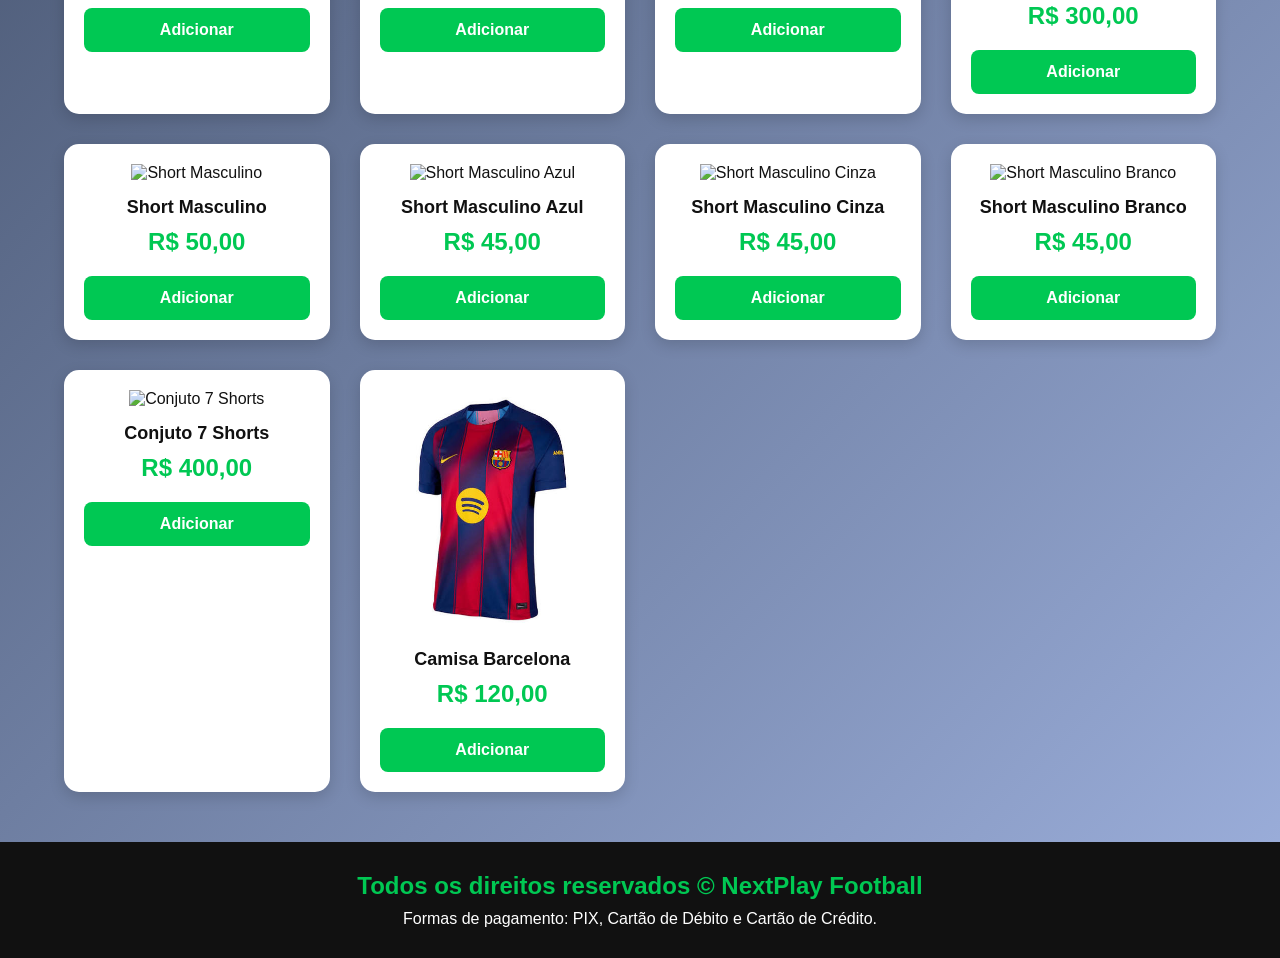
==== commit d0a9c014: "Criado section id secoes-produtos" ====
--- a/index.html
+++ b/index.html
@@ -39,11 +39,11 @@
 
         <section id="secoes-produtos">
             <ul id="menu-secoes">
-                <li><a href="a" class="lnk-secao">Seçao 01</a></li>
-                <li><a href="a" class="lnk-secao">Seçao 02</a></li>
-                <li><a href="a" class="lnk-secao">Seçao 03</a></li>
-                <li><a href="a" class="lnk-secao">Seçao 04</a></li>
-                <li><a href="a" class="lnk-secao">Seçao 05</a></li>
+                <li><a href="paginas/secao01.html" class="lnk-secao">Camisas</a></li>
+                <li><a href="paginas/secao02.html" class="lnk-secao">Chuteiras</a></li>
+                <li><a href="paginas/secao03.html" class="lnk-secao">Bolas</a></li>
+                <li><a href="paginas/secao04.html" class="lnk-secao">Shorts</a></li>
+                <li><a href="paginas/secao05.html" class="lnk-secao">Acessórios</a></li>
             </ul>
         </section>
         <section id="cards">
@@ -176,9 +176,73 @@
                 </button>
             </div>
 
+            <div class="card">
+                <img src="image/short.png"
+                    alt="Short Masculino">
+                <p>Short Masculino</p>
+                <h2>R$ 50,00</h2>
+                <button class="btn-add"
+                    onclick="adicionarCarrinho(this, 13, 'Short Masculino', 50.00)">
+                    Adicionar
+                </button>
+            </div>
+
+            <div class="card">
+                <img src="image/short2.png"
+                    alt="Short Masculino Azul">
+                <p>Short Masculino Azul</p>
+                <h2>R$ 45,00</h2>
+                <button class="btn-add"
+                    onclick="adicionarCarrinho(this, 14, 'Short Masculino Azul', 45.00)">
+                    Adicionar
+                </button>
+            </div>
+
+            <div class="card">
+                <img src="image/short3.png"
+                    alt="Short Masculino Cinza">
+                <p>Short Masculino Cinza</p>
+                <h2>R$ 45,00</h2>
+                <button class="btn-add"
+                    onclick="adicionarCarrinho(this, 15, 'Short Masculino Cinza', 45.00)">
+                    Adicionar
+                </button>
+            </div>
+
+            <div class="card">
+                <img src="image/short4.png"
+                    alt="Short Masculino Branco">
+                <p>Short Masculino Branco</p>
+                <h2>R$ 45,00</h2>
+                <button class="btn-add"
+                    onclick="adicionarCarrinho(this, 16, 'Short Masculino Branco', 45.00)">
+                    Adicionar
+                </button>
+            </div>
+
+            <div class="card">
+                <img src="image/short5.png"
+                    alt="Conjuto 7 Shorts">
+                <p>Conjuto 7 Shorts</p>
+                <h2>R$ 400,00</h2>
+                <button class="btn-add"
+                    onclick="adicionarCarrinho(this, 17, 'Conjuto 7 Shorts', 400.00)">
+                    Adicionar
+                </button>
+            </div>
+
+            <div class="card">
+                <img src="image/barc.png"
+                    alt="Camisa Barcelona">
+                <p>Camisa Barcelona</p>
+                <h2>R$ 120,00</h2>
+                <button class="btn-add"
+                    onclick="adicionarCarrinho(this, 18, 'Camisa Barcelona', 120.00)">
+                    Adicionar
+                </button>
+            </div>
 
         </section>
-
         <footer id="rodape">
             <h2>Todos os direitos reservados © NextPlay Football</h2>
             <p>Formas de pagamento: PIX, Cartão de Débito e Cartão de Crédito.</p>
--- a/css/style_estrutura_pagina.css
+++ b/css/style_estrutura_pagina.css
@@ -204,4 +204,54 @@
     width: 35px;
     height: 35px;
     cursor: pointer;
+}
+
+/*seçoes de produtos*/
+
+#secoes-produtos {
+    width: 90%;
+    margin: 30px auto;
+    padding: 20px;
+    background: #000;
+    border-radius: 15px;
+}
+
+
+/*Lista categoria*/
+
+#menu-secoes {
+    display: flex;
+    justify-content: center;
+    align-items: center;
+    list-style: none;
+    flex-wrap: wrap;
+}
+
+/*Links*/
+
+.lnk-secao:link,
+.lnk-secao:visited {
+    text-decoration: none;
+    color: white;
+    padding: 12px 25px;
+    font-size: 18px;
+    display: block;
+}
+
+/* Responsivo*/
+
+@media(max-width:700px){
+    #secoes-produtos{
+        width:95%;
+    }
+
+    #menu-secoes{
+        flex-direction:column;
+        gap:15px;
+    }
+
+    .lnk-secao{
+        width:220px;
+        text-align:center;
+    }
 }
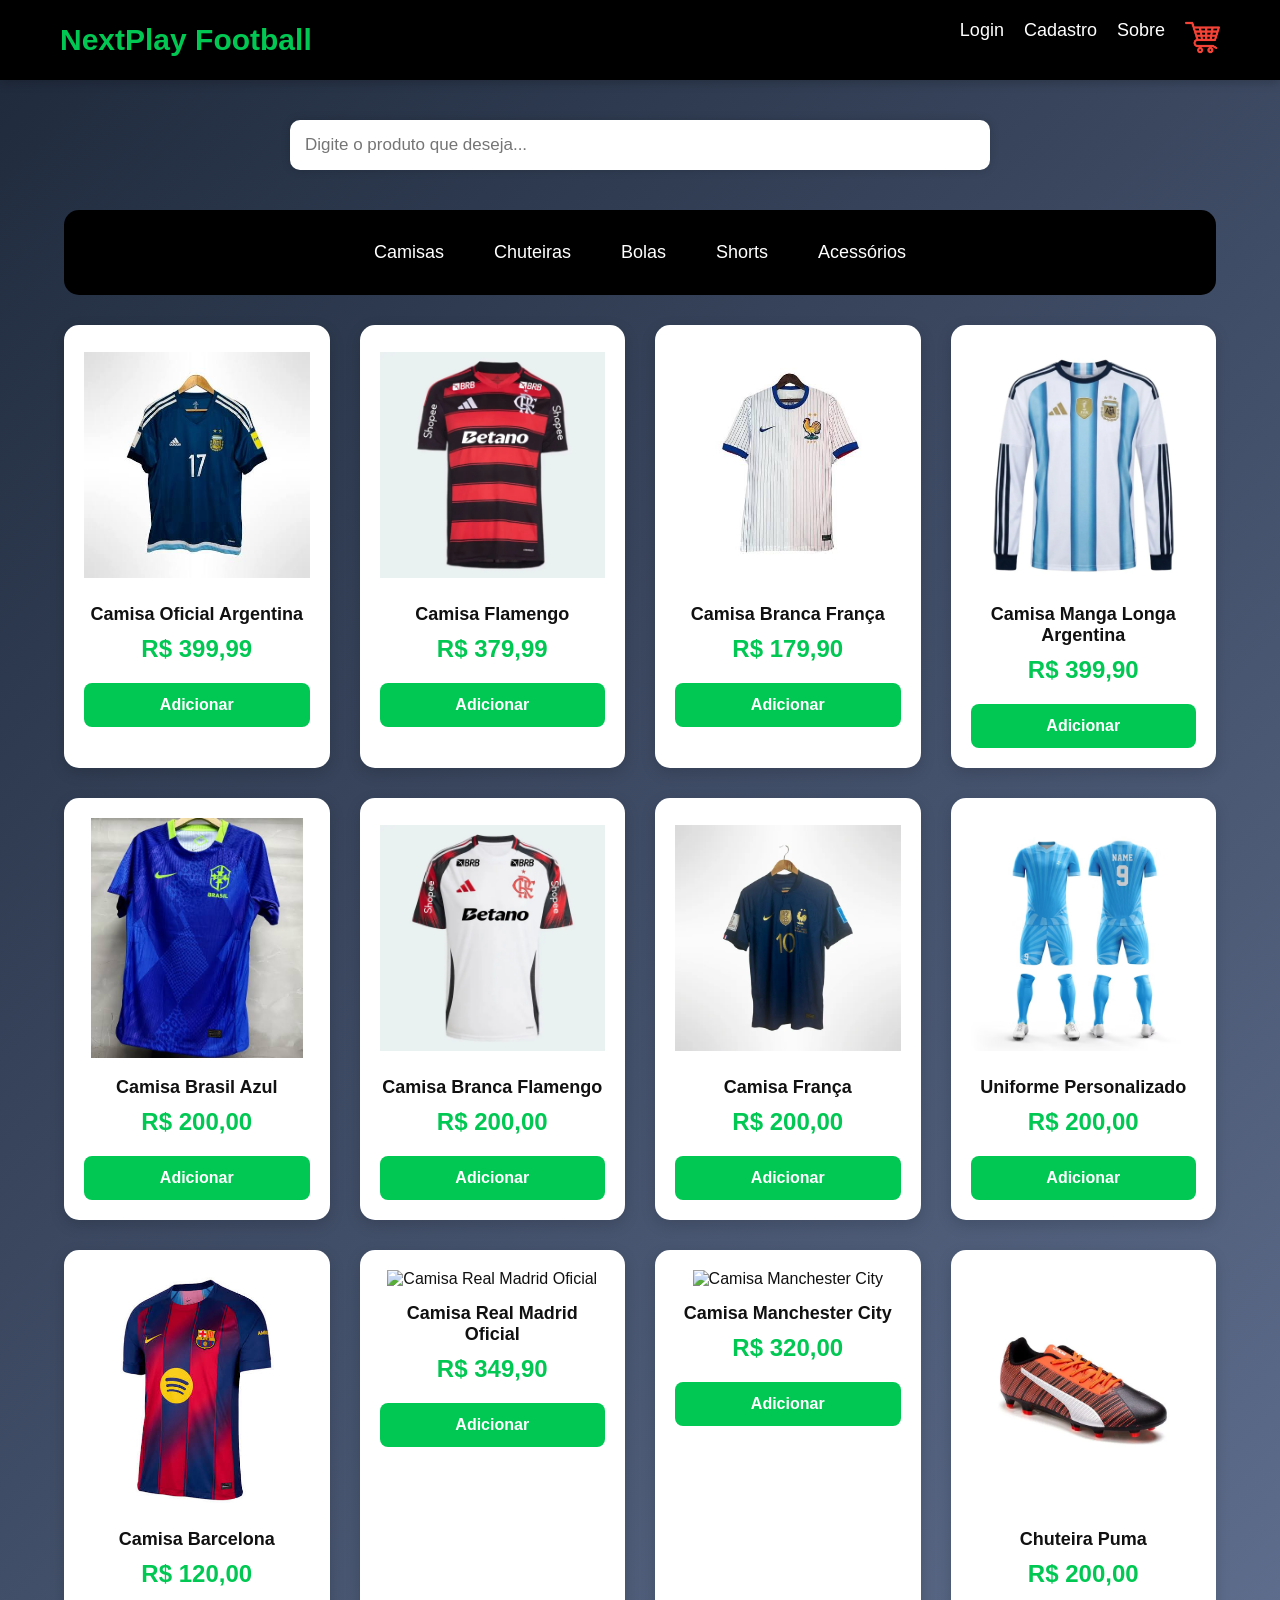
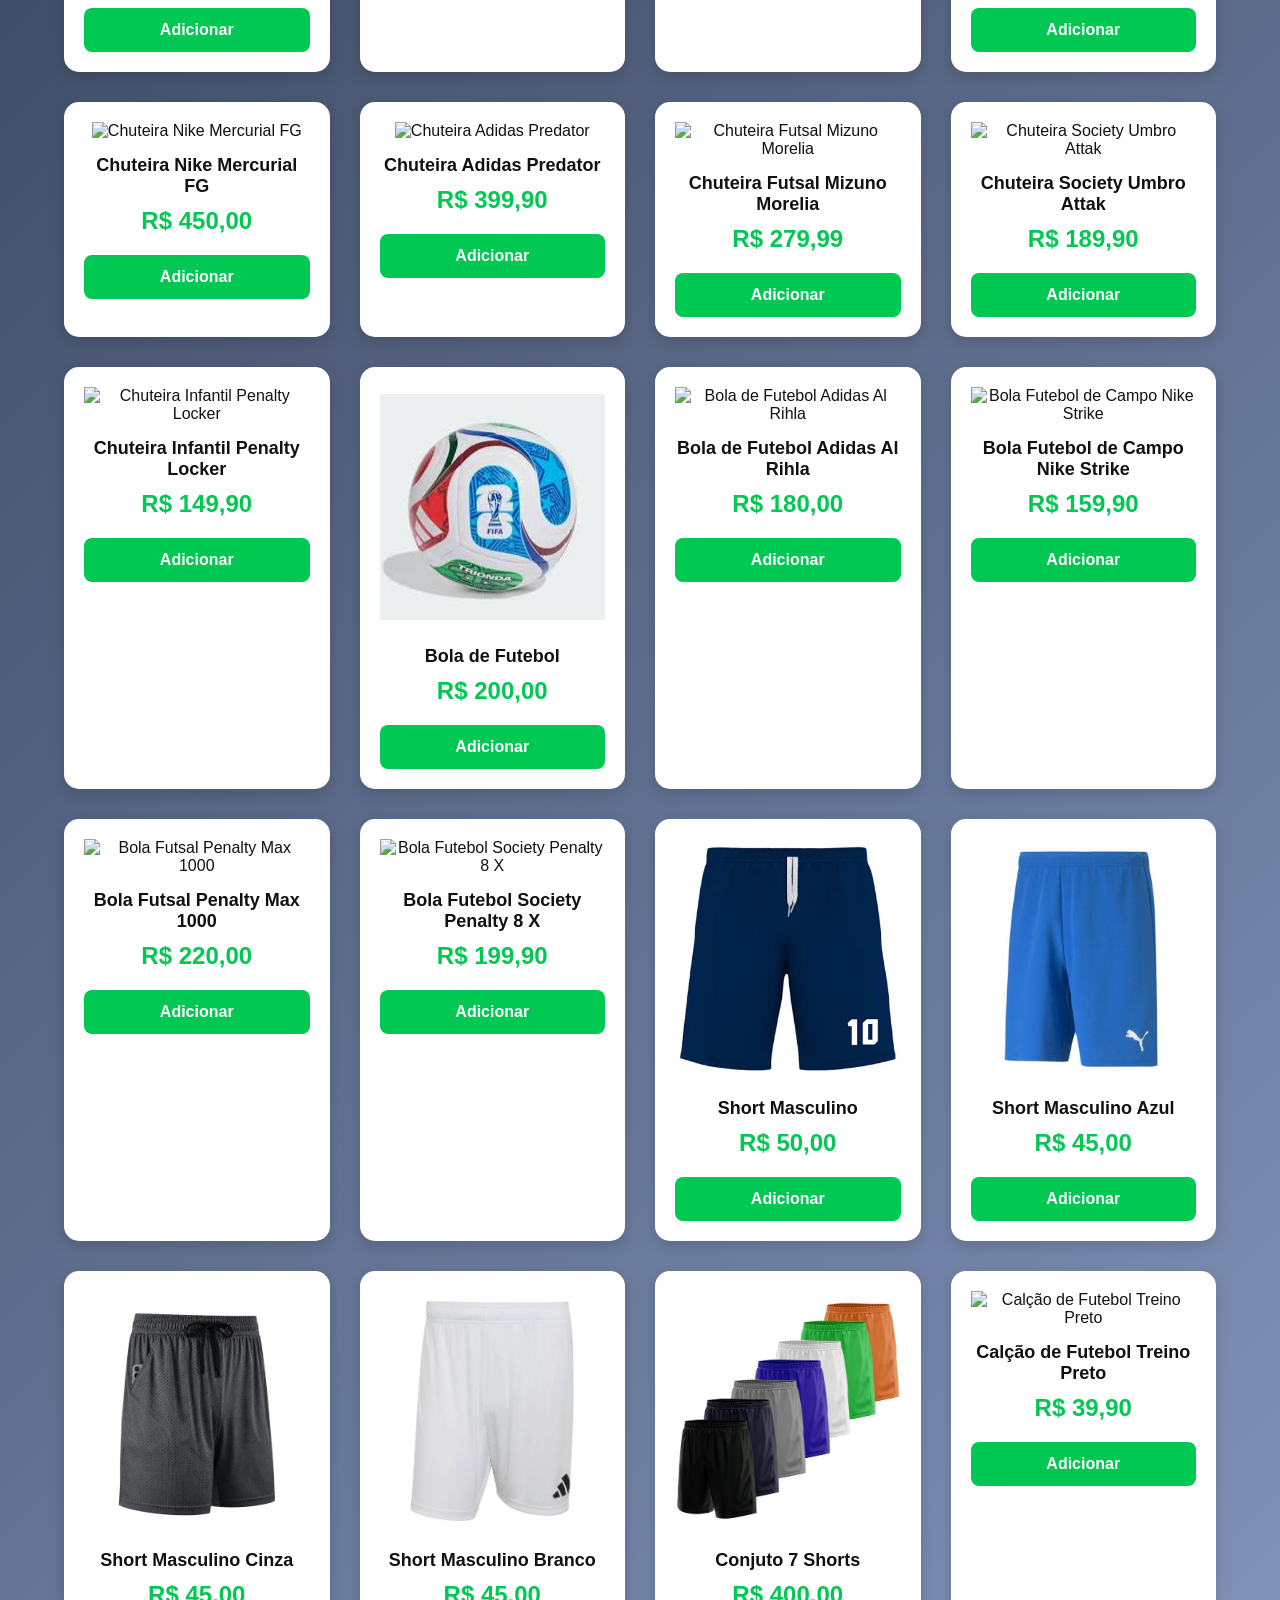
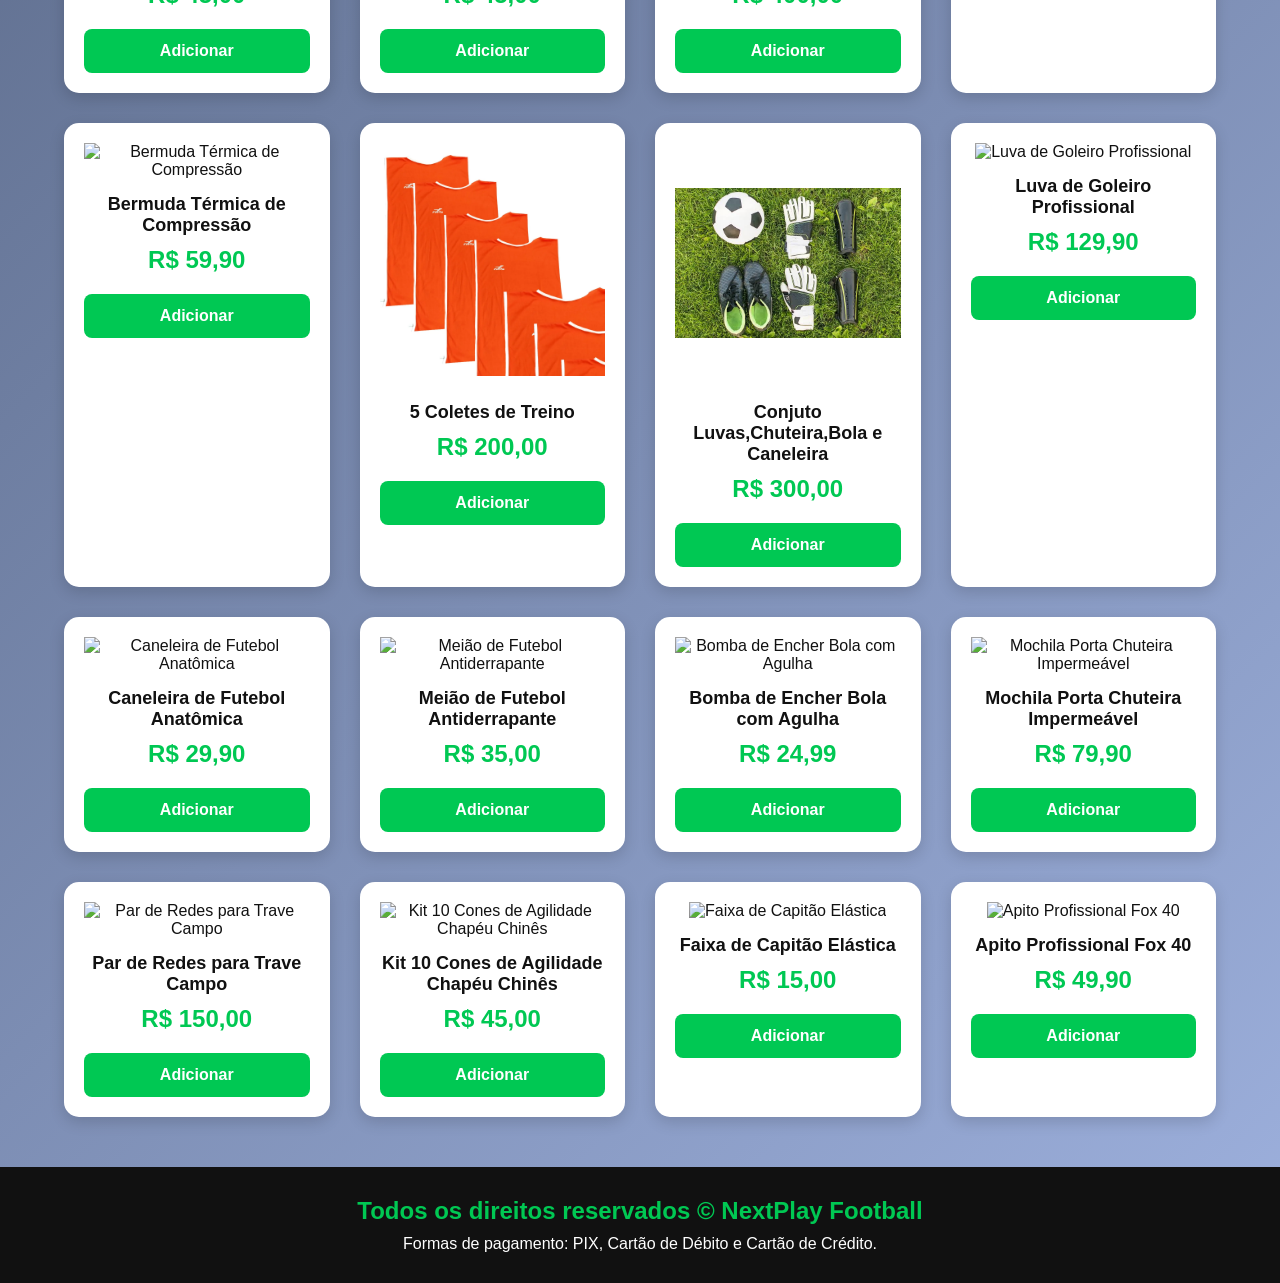
==== commit 8e506d4f: "..." ====
--- a/index.html
+++ b/index.html
@@ -10,6 +10,7 @@
     <link rel="shortcut icon" href="./image/logo.ico" type="image/x-icon">
 
     <script src="js/carrinho.js" defer></script>
+    <script src="js/produtos.js" type="module" defer></script>
 </head>
 
 <body>
@@ -48,200 +49,6 @@
         </section>
         <section id="cards">
 
-            <div class="card">
-                <img src="image/arg.png" alt="Camisa Argentina">
-                <p>Camisa Oficial Argentina</p>
-                <h2>R$ 399,99</h2>
-                <button class="btn-add"
-                    onclick="adicionarCarrinho(this, 1, 'Camisa Oficial Argentina', 399.99)">
-                    Adicionar
-                </button>
-            </div>
-
-            <div class="card">
-                <img src="image/bola.png" alt="Bola de Futebol">
-                <p>Bola de Futebol</p>
-                <h2>R$ 200,00</h2>
-                <button class="btn-add"
-                    onclick="adicionarCarrinho(this ,2, 'Bola de Futebol', 200.00)">
-                    Adicionar
-                </button>
-            </div>
-
-            <div class="card">
-                <img src="image/camisa_flamengo_i_adidas_25_26_c_patrocinio_listrada_20213_1_87d67bd49e657f46d9e91d13c02156ad.png"
-                    alt="Camisa Flamengo">
-                <p>Camisa Flamengo</p>
-                <h2>R$ 379,99</h2>
-                <button class="btn-add"
-                    onclick="adicionarCarrinho(this, 3, 'Camisa Flamengo', 379.99)">
-                    Adicionar
-                </button>
-            </div>
-
-            <div class="card">
-                <img src="image/gcfhfyd.png" alt="Camisa França Branca">
-                <p>Camisa Branca França</p>
-                <h2>R$ 179,90</h2>
-                <button class="btn-add"
-                    onclick="adicionarCarrinho(this, 4, 'Camisa Branca França', 179.90)">
-                    Adicionar
-                </button>
-            </div>
-
-            <div class="card">
-                <img src="image/camisa_futebol_manga_longa_argentina_i_2026.png"
-                    alt="Camisa Argentina Manga Longa">
-                <p>Camisa Manga Longa Argentina</p>
-                <h2>R$ 399,90</h2>
-                <button class="btn-add"
-                    onclick="adicionarCarrinho(this, 5, 'Camisa Manga Longa Argentina', 399.90)">
-                    Adicionar
-                </button>
-            </div>
-
-            <div class="card">
-                <img src="image/brazzil.png" alt="Camisa Brasil">
-                <p>Camisa Brasil Azul</p>
-                <h2>R$ 200,00</h2>
-                <button class="btn-add"
-                    onclick="adicionarCarrinho(this, 6, 'Camisa Brasil Azul', 200.00)">
-                    Adicionar
-                </button>
-            </div>
-
-            <div class="card">
-                <img src="image/chuteira-puma-one-5-4-fg-ag-bdp-puma-bl-nr-red-pu-ag-38-105862--001038-105862--001038-1.png"
-                    alt="Chuteira Puma">
-                <p>Chuteira Puma</p>
-                <h2>R$ 200,00</h2>
-                <button class="btn-add"
-                    onclick="adicionarCarrinho(this, 7, 'Chuteira Puma', 200.00)">
-                    Adicionar
-                </button>
-            </div>
-
-            <div class="card">
-                <img src="image/jogo_de_camisa_treino_07_coletes_futebol_finta_face_unica_323_1_12c349b296d80aec3a38a388a4bbc39f.png"
-                    alt="Coletes de Treino">
-                <p>5 Coletes de Treino</p>
-                <h2>R$ 200,00</h2>
-                <button class="btn-add"
-                    onclick="adicionarCarrinho(this, 8, '5 Coletes de Treino', 200.00)">
-                    Adicionar
-                </button>
-            </div>
-
-            <div class="card">
-                <img src="image/camisa_flamengo_ii_adidas_25_26_c_patrocinio_branca_20621_1_9b271751c3d584855f2c185a6dfe306c.png"
-                    alt="Camisa Flamengo Branca">
-                <p>Camisa Branca Flamengo</p>
-                <h2>R$ 200,00</h2>
-                <button class="btn-add"
-                    onclick="adicionarCarrinho(this, 9, 'Camisa Branca Flamengo', 200.00)">
-                    Adicionar
-                </button>
-            </div>
-
-            <div class="card">
-                <img src="image/camisa_franca_semifinal_copa_do_mundo_2022_uniforme.png"
-                    alt="Camisa França">
-                <p>Camisa França</p>
-                <h2>R$ 200,00</h2>
-                <button class="btn-add"
-                    onclick="adicionarCarrinho(this, 10, 'Camisa França', 200.00)">
-                    Adicionar
-                </button>
-            </div>
-
-            <div class="card">
-                <img src="image/Soccer-Jersey-Soccer-Team-Soccer-Uniform-Latest-Football-Jersey-Designs.png"
-                    alt="Uniforme Personalizado">
-                <p>Uniforme Personalizado</p>
-                <h2>R$ 200,00</h2>
-                <button class="btn-add"
-                    onclick="adicionarCarrinho(this, 11, 'Uniforme Personalizado', 200.00)">
-                    Adicionar
-                </button>
-            </div>
-
-            <div class="card">
-                <img src="image/ghfx.png"
-                    alt="Conjuto Luvas,Chuteira,Bola e Caneleira">
-                <p>Conjuto Luvas,Chuteira,Bola e Caneleira</p>
-                <h2>R$ 300,00</h2>
-                <button class="btn-add"
-                    onclick="adicionarCarrinho(this, 12, 'Conjuto Luvas,Chuteira,Bola e Caneleira', 300.00)">
-                    Adicionar
-                </button>
-            </div>
-
-            <div class="card">
-                <img src="image/short.png"
-                    alt="Short Masculino">
-                <p>Short Masculino</p>
-                <h2>R$ 50,00</h2>
-                <button class="btn-add"
-                    onclick="adicionarCarrinho(this, 13, 'Short Masculino', 50.00)">
-                    Adicionar
-                </button>
-            </div>
-
-            <div class="card">
-                <img src="image/short2.png"
-                    alt="Short Masculino Azul">
-                <p>Short Masculino Azul</p>
-                <h2>R$ 45,00</h2>
-                <button class="btn-add"
-                    onclick="adicionarCarrinho(this, 14, 'Short Masculino Azul', 45.00)">
-                    Adicionar
-                </button>
-            </div>
-
-            <div class="card">
-                <img src="image/short3.png"
-                    alt="Short Masculino Cinza">
-                <p>Short Masculino Cinza</p>
-                <h2>R$ 45,00</h2>
-                <button class="btn-add"
-                    onclick="adicionarCarrinho(this, 15, 'Short Masculino Cinza', 45.00)">
-                    Adicionar
-                </button>
-            </div>
-
-            <div class="card">
-                <img src="image/short4.png"
-                    alt="Short Masculino Branco">
-                <p>Short Masculino Branco</p>
-                <h2>R$ 45,00</h2>
-                <button class="btn-add"
-                    onclick="adicionarCarrinho(this, 16, 'Short Masculino Branco', 45.00)">
-                    Adicionar
-                </button>
-            </div>
-
-            <div class="card">
-                <img src="image/short5.png"
-                    alt="Conjuto 7 Shorts">
-                <p>Conjuto 7 Shorts</p>
-                <h2>R$ 400,00</h2>
-                <button class="btn-add"
-                    onclick="adicionarCarrinho(this, 17, 'Conjuto 7 Shorts', 400.00)">
-                    Adicionar
-                </button>
-            </div>
-
-            <div class="card">
-                <img src="image/barc.png"
-                    alt="Camisa Barcelona">
-                <p>Camisa Barcelona</p>
-                <h2>R$ 120,00</h2>
-                <button class="btn-add"
-                    onclick="adicionarCarrinho(this, 18, 'Camisa Barcelona', 120.00)">
-                    Adicionar
-                </button>
-            </div>
-
         </section>
         <footer id="rodape">
             <h2>Todos os direitos reservados © NextPlay Football</h2>
